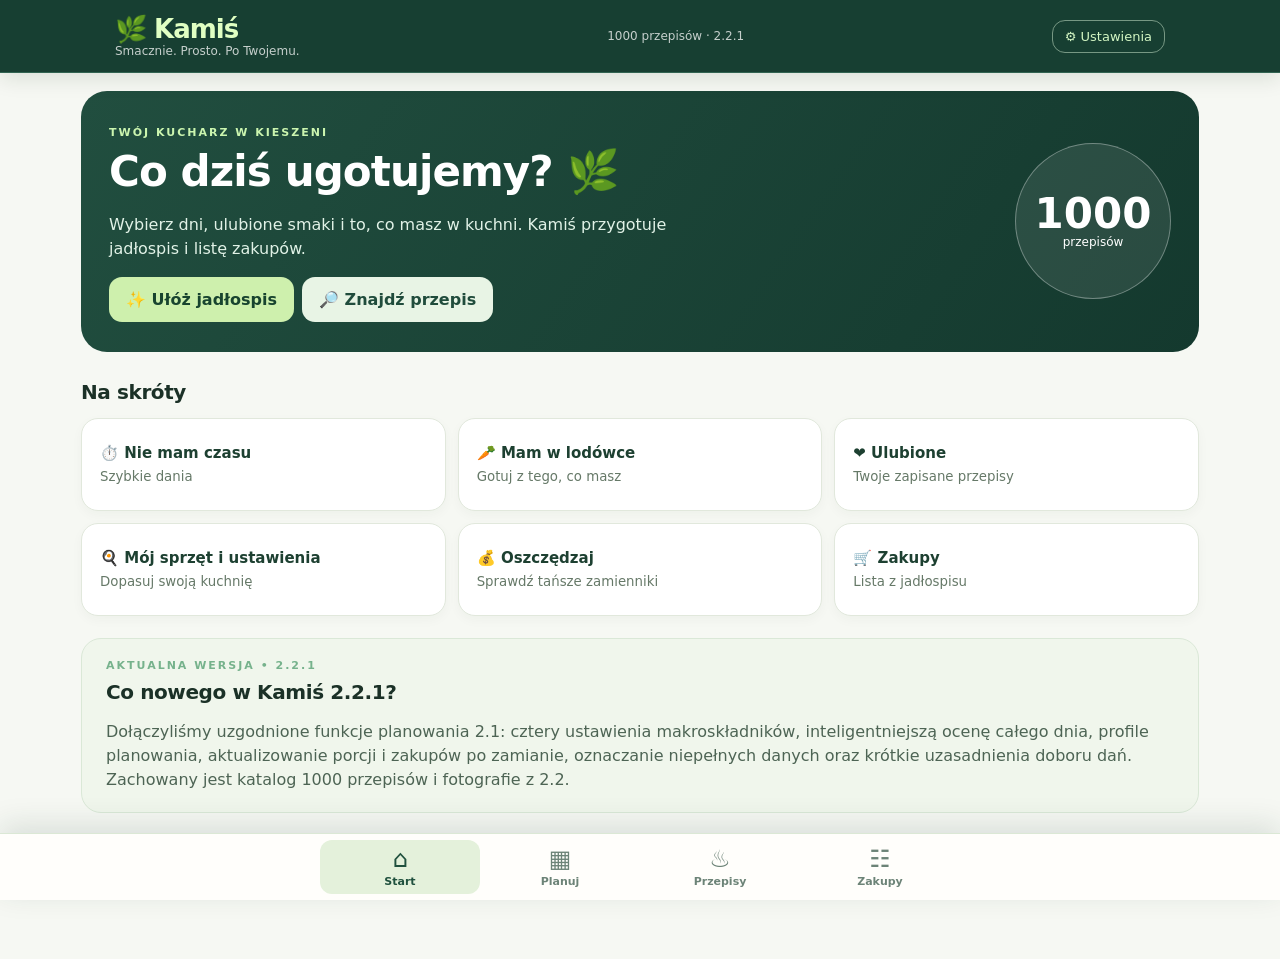
==== index.html @ fa2cee5f "Add files via upload" ====
<!doctype html><html lang="pl"><head><meta charset="utf-8"><meta name="viewport" content="width=device-width,initial-scale=1,viewport-fit=cover"><meta name="theme-color" content="#183c32"><meta name="application-name" content="Kamiś"><meta name="apple-mobile-web-app-title" content="Kamiś"><meta name="apple-mobile-web-app-capable" content="yes"><link rel="apple-touch-icon" href="./icon-192.png"><meta name="description" content="Kamiś — darmowy planer posiłków i zakupów"><link rel="manifest" href="./manifest.webmanifest"><link rel="icon" href="./icon.svg" type="image/svg+xml"><title>Kamiś 2.2.1 — planer posiłków</title><style>
:root{font-family:system-ui,-apple-system,Segoe UI,sans-serif;color:#20352b;background:#f5f7f1}*{box-sizing:border-box}body{margin:0}button,input,select{font:inherit}button{cursor:pointer}header{background:#183c32;color:white;padding:18px 18px 16px;position:sticky;top:0;z-index:3}.head{max-width:1050px;margin:auto;display:flex;align-items:center;justify-content:space-between}.brand{font-size:25px;font-weight:850;letter-spacing:-1px}.brand span{color:#bde59e}.sub{font-size:12px;opacity:.75}main{max-width:1050px;margin:0 auto;padding:20px 16px 85px}.tabs{display:flex;gap:8px;overflow:auto;padding-bottom:12px}.tab{border:0;background:#e6eee3;color:#345242;border-radius:12px;padding:11px 14px;white-space:nowrap;font-weight:650}.tab.active{background:#183c32;color:white}.panel{background:white;border:1px solid #e3e9df;border-radius:20px;padding:20px;margin:14px 0;box-shadow:0 6px 24px #20352b09}h1{font-size:28px;margin:5px 0}h2{font-size:20px;margin:0 0 14px}h3{font-size:16px;margin:8px 0}p{line-height:1.5}.muted{color:#68786d;font-size:13px}.pill{display:inline-block;border-radius:30px;background:#e8f3df;padding:6px 10px;font-size:12px;margin:3px}.grid{display:grid;grid-template-columns:repeat(auto-fit,minmax(220px,1fr));gap:14px}.card{border:1px solid #e2e8dd;border-radius:16px;overflow:hidden;background:white}.card .inside{padding:13px}.food{height:155px;width:100%;object-fit:cover;background:#e5eee0}.btn{background:#204c3c;color:white;border:0;border-radius:12px;padding:12px 16px;font-weight:700}.btn.alt{background:#e7eee4;color:#204c3c}.btn.danger{background:#fae6e3;color:#8e322b}.btn:disabled{opacity:.5}.actions{display:flex;gap:8px;flex-wrap:wrap;margin-top:14px}.field{display:block;margin:14px 0}.field label{display:block;font-weight:650;margin-bottom:6px}input[type=number],input[type=text],select{width:100%;padding:12px;border:1px solid #cbd8cb;border-radius:11px;background:white}.chips{display:flex;gap:8px;flex-wrap:wrap}.chip{border:1px solid #cbd8cb;background:white;padding:10px 13px;border-radius:12px}.chip.selected{background:#204c3c;color:white;border-color:#204c3c}.step{color:#6a806d;font-weight:700;font-size:13px}.row{display:flex;justify-content:space-between;gap:12px;align-items:center}.day{margin:18px 0}.meal{display:flex;align-items:center;gap:12px;padding:12px 0;border-top:1px solid #edf0e9}.meal img{width:76px;height:70px;object-fit:cover;border-radius:12px}.meal .desc{flex:1}.meal .desc b{display:block}.small{font-size:12px;color:#637367}.shopping{display:flex;align-items:center;gap:10px;border-bottom:1px solid #edf0e9;padding:12px 0}.shopping input{width:20px;height:20px}.shopping .item{flex:1}.notice{padding:12px;background:#f2f5e7;border-radius:12px;font-size:13px}.hidden{display:none!important}dialog{border:0;border-radius:20px;max-width:650px;width:calc(100% - 28px);max-height:85vh;overflow:auto;padding:20px;box-shadow:0 20px 90px #0005}dialog::backdrop{background:#14291b99}ol li{margin:9px 0;line-height:1.4}.price{font-weight:750;color:#276644}.footer{font-size:12px;color:#708173;text-align:center;margin-top:20px}@media(max-width:550px){.panel{padding:15px}.meal img{width:64px;height:64px}.brand{font-size:23px}}
#splash{position:fixed;inset:0;background:#183c32;color:#e6f8da;z-index:99;display:flex;flex-direction:column;justify-content:center;align-items:center;animation:splashOut .65s ease 1.7s forwards;pointer-events:none}#splash .leaf{font-size:72px;animation:pop .9s ease both}#splash .word{font-size:38px;font-weight:900;letter-spacing:1px;animation:pop 1s .2s ease both}@keyframes pop{from{opacity:0;transform:translateY(22px) scale(.85)}to{opacity:1;transform:translateY(0) scale(1)}}@keyframes splashOut{to{opacity:0;visibility:hidden}}@media(prefers-reduced-motion:reduce){#splash{animation:none;display:none}}
</style><link rel="stylesheet" href="./features-v6.css"><link rel="stylesheet" href="./features-v6_2.css"><link rel="stylesheet" href="./features-v6_3.css"><link rel="stylesheet" href="./features-v6_4.css"><link rel="stylesheet" href="./features-v2.css"><link rel="stylesheet" href="./features-v2_2.css"><link rel="stylesheet" href="./features-v2_2_1.css"></head><body><div id="splash" aria-hidden="true"><div class="leaf">🌿</div><div class="word">Kamiś</div><p>Smacznie. Po Twojemu.</p></div><header><div class="head"><div><div class="brand">🌿 <span>Kamiś</span></div><div class="sub">Smacznie. Prosto. Po Twojemu.</div></div><span id="count" class="sub"></span><button id="v20SettingsBtn" class="v20-settings-top" onclick="setPage('nutrition63')">⚙️ Ustawienia</button></div></header><main><button class="btn alt" id="backBtn" onclick="goBack()" style="margin:4px 0 10px">← Cofnij</button><nav class="tabs" id="tabs"></nav><div id="content"></div><div class="footer">Darmowy planer • Dane przechowywane lokalnie • Ceny i wartości odżywcze są szacunkowe</div></main><dialog id="recipeDialog"><div id="dialogBody"></div><div class="actions"><button class="btn alt" onclick="document.getElementById('recipeDialog').close()">Zamknij</button></div></dialog><script src="./app.js"></script><script src="./recipes-v6_1.js"></script><script src="./recipes-v6_4.js"></script><script src="./features-v6.js"></script><script src="./features-v6_2.js"></script><script src="./features-v6_3.js"></script><script src="./features-v6_4.js"></script><script src="./recipes-v2.js"></script><script src="./features-v2.js"></script><script src="./photos-v2_2.js"></script><script src="./features-v2_2.js"></script><script src="./features-v2_2_1.js"></script></body></html>
---- features-v6.css ----
/* Dodatkowe style Kamiś 6.0. Podstawowy wygląd z wersji 5.0 pozostaje zachowany. */
.v6-home .v6-feature{padding:14px;border:1px solid #e2e8dd;border-radius:14px;background:#fafcf9}
.v6-feature h3{margin:3px 0 7px}.v6-feature p{min-height:36px}
.v6-filter{display:flex;align-items:end;gap:14px;flex-wrap:wrap;margin:14px 0}
.v6-filter .field{flex:1 1 200px;margin:0}.v6-filter .field span,.v6-time{font-size:13px;font-weight:700;color:#3d5848;display:block}
.v6-time{min-width:175px;max-width:290px}.v6-time select{display:block;margin-top:6px;width:100%}
.v6-cardactions{margin-top:12px;border-top:1px solid #e9eee4;padding-top:10px;display:flex;gap:7px;flex-wrap:wrap;align-items:center}
.v6-mini{padding:8px 10px;font-size:12px}.v6-small{font-size:12px;color:#6a786d}
.v6-stars{display:flex;flex-wrap:wrap;gap:7px}.v6-star{padding:10px;border:1px solid #b9cbbd;border-radius:9px;background:#f4f7ed;color:#355e49;font-size:14px}.v6-star.selected{background:#1f563f;color:#fff}
.v6-recipeextras{border-top:1px solid #e2e8dd;padding-top:16px;margin-top:17px}
.v6-prepitem{border:1px solid #dde8dc;border-radius:14px;background:#fbfdf9;padding:15px;margin:13px 0}
.v6-warning{color:#985a15;font-size:12px}.v6-success{color:#297354;font-size:12px}
.v6-extraactions{border-top:1px solid #e1e8dc;padding-top:13px}
.v6-cook .v6-instruction{font-size:clamp(20px,4vw,26px);line-height:1.65;background:#f0f6e8;padding:22px;border-radius:16px;min-height:140px}
.v6-progress{height:8px;border-radius:8px;background:#e8efe4;overflow:hidden;margin:16px 0}.v6-progress div{height:100%;background:#45805c;transition:width .2s}
.v6-clock{margin:24px 0;border:1px solid #cbded1;border-radius:18px;padding:20px}.v6-clocktime{font-size:clamp(42px,10vw,68px);font-variant-numeric:tabular-nums;text-align:center;font-weight:800;letter-spacing:2px;color:#1a5138;margin:12px 0}.v6-clocktime.v6-done{color:#a35420}
@media(max-width:480px){.v6-filter{display:block}.v6-time{margin:12px 0 0;max-width:none}.v6-recipeextras .btn{width:100%}.v6-cook .actions>.btn{flex:1}}
---- features-v6_2.css ----
/* Kamiś 6.2 – additive styling */
.v62-recipe{border:1px solid #cfe0ce;border-radius:16px;padding:15px;margin:16px 0;background:#f7faf5}.v62-recipe h3{margin:14px 0 8px}.v62-servings{font-size:13px;white-space:nowrap}.v62-servings select{min-width:78px;padding:8px;border:1px solid #cbd8cb;border-radius:8px;margin-left:8px}.v62-ing-list{list-style:none;padding:0;margin:8px 0}.v62-ing-list li{border-bottom:1px solid #dce7d9;padding:10px 0;display:flex;flex-direction:column;gap:5px}.v62-ing-list li:last-child{border:0}.v62-ing-list select{padding:6px;border:1px solid #cbd8cb;border-radius:7px;width:100%;max-width:320px}.v62-ing-list small{color:#607c5f}.v62-macros{display:grid;grid-template-columns:repeat(auto-fit,minmax(120px,1fr));gap:8px;margin:12px 0}.v62-macros>div{border:1px solid #dce7d9;border-radius:12px;padding:12px;background:#f4f8f2}.v62-macros b{font-size:17px;display:block;line-height:1.5}.v62-macros small{font-size:11px;color:#5b7465}.v62-notice{padding:11px;background:#eaf2e5;border-radius:10px;font-size:12px;color:#455f49}.v62-cardmeta{font-size:11px;color:#55705d;line-height:1.5;margin-bottom:9px}.v62-shopitem{border-bottom:1px solid #e5eade}.v62-shopmeta{display:flex;align-items:center;justify-content:space-between;gap:10px;padding:3px 0 12px 30px;color:#617161;font-size:12px}.v62-shopmeta label{display:flex;align-items:center;gap:8px}.v62-shopmeta input{width:88px;padding:8px;border:1px solid #cbd8cb;border-radius:7px}.v62-budgetitem{padding:14px;border:1px solid #e0e8dc;border-radius:12px;margin:12px 0}.v62-offline{margin-top:14px;padding:10px;border-radius:12px;background:#e7f2e4;color:#405c42;font-size:12px}.v62-recipe img{max-width:100%}
@media(max-width:500px){.v62-shopmeta{align-items:flex-start;flex-direction:column}.v62-macros{grid-template-columns:repeat(2,minmax(0,1fr))}.v62-recipe{padding:10px}.v62-recipe .row{flex-wrap:wrap}}
.v62-photo-upload{display:block;padding:12px;background:#e3ede0;border-radius:12px;color:#294d39;font-weight:650;margin-top:14px}.v62-photo-upload input{display:block;margin-top:8px;max-width:100%;font-size:12px}
---- features-v6_3.css ----
/* Kamiś 6.3: dodatkowy, opcjonalny moduł; bez zmiany styli wcześniejszych sekcji. */
.v63-settings,.v63-review,.v63-planinfo,.v63-recipeinfo{background:#f6faf4;border:1px solid #d7e8d4;border-radius:14px;padding:15px;margin:18px 0}
.v63-topline{display:flex;justify-content:space-between;gap:12px;align-items:center}.v63-topline h3{margin:0}.v63-segments,.v63-equipment{display:flex;flex-wrap:wrap;gap:8px;margin:12px 0}.v63-fieldgrid{display:grid;grid-template-columns:repeat(2,minmax(0,1fr));gap:10px;margin:12px 0}.v63-control{display:flex;flex-direction:column;gap:5px;font-size:13px;font-weight:650}.v63-control input{width:100%;min-width:0;padding:11px;border:1px solid #bacfbd;border-radius:9px;background:white;font-size:16px}.v63-check{display:flex;align-items:center;gap:10px;margin:12px 0}.v63-check input{width:19px;height:19px}.v63-hint{border-left:3px solid #81ac82;padding:10px 12px;background:#eaf4e6;font-size:13px;color:#456047}.v63-filter{border-radius:11px;padding:12px;background:#eaf4e6;margin:12px 0}.v63-filter label{display:flex;gap:10px;align-items:center;flex-wrap:wrap}.v63-filter select{flex:1;min-width:170px;max-width:280px;padding:10px;border:1px solid #b9d0ba;border-radius:9px;background:white}.v63-tags{display:flex;flex-wrap:wrap;gap:4px;margin-bottom:8px}.v63-tag{font-size:10px;border-radius:20px;background:#e5f0e1;color:#395d3b;padding:4px 8px}.v63-planinfo{background:#fff}.v63-day-total{border-top:1px solid #d8e6d6;padding:12px 0}.v63-day-total strong{display:block;margin-bottom:9px}.v63-stats{display:grid;grid-template-columns:repeat(4,minmax(0,1fr));gap:7px}.v63-stats>div{background:#eff6eb;border-radius:10px;padding:9px 6px;min-width:0}.v63-stats b{display:block;overflow-wrap:anywhere;font-size:14px}.v63-stats small{color:#5e7862;font-size:11px}.v63-serving-note{border:1px dashed #a6c2a4;border-radius:12px;padding:12px}.v63-serving-note li{padding:3px 0}.v63-goals{margin:16px 0;padding:12px;background:#f8fbf7;border:1px solid #cde2c7;border-radius:12px}
@media(max-width:500px){.v63-fieldgrid{grid-template-columns:repeat(2,minmax(0,1fr))}.v63-stats{grid-template-columns:repeat(2,minmax(0,1fr))}.v63-settings,.v63-planinfo{padding:11px}}
---- features-v6_4.css ----
/* Kamiś 6.4 — tylko nowe elementy interfejsu */
.v64-days,.v64-review{margin:16px 0;padding:14px;border-radius:15px;background:#f1f8ee;border:1px solid #d6e9d1}
.v64-day{padding:13px 0;border-top:1px solid #d9e7d4}.v64-dayhead{display:flex;align-items:center;justify-content:space-between;gap:10px;margin-bottom:9px}
.v64-dayhead .pill{white-space:nowrap}.v64-mealchips{display:flex;flex-wrap:wrap;gap:6px}.v64-mealchips .chip{font-size:13px;padding:9px 11px}
.v64-goals{margin:12px 0}.v64-review>div{padding:5px 0;font-size:13px;line-height:1.5}
.v64-macroselect{width:100%;min-width:0;padding:11px;border:1px solid #bacfbd;border-radius:9px;background:white;font-size:15px}
.v64-updates ul{padding-left:20px}.v64-updates li{margin:7px 0;line-height:1.45}.v64-load{padding:13px;margin:12px 0;background:#f4f8f0;border-radius:12px}.v64-load label{font-weight:650}.v64-load select{margin-top:7px}
@media(max-width:500px){.v64-days{padding:10px}.v64-dayhead{align-items:flex-start}.v64-mealchips .chip{font-size:12px;padding:9px}}
---- features-v2.css ----
/* Kamiś 2.0 — nowy, responsywny wygląd bez usuwania starej logiki */
:root{--k-bg:#F6F8F3;--k-green:#173F32;--k-accent:#BDE59E;--k-stroke:#E1E8DC;--k-muted:#667A6C}body{background:var(--k-bg);color:#1B3127;font-family:Inter,system-ui,-apple-system,'Segoe UI',sans-serif}header{background:var(--k-green);padding:14px 17px;border-bottom:1px solid #326452;box-shadow:0 6px 20px #0b25151c}.head{gap:12px}.brand{font-size:26px}.brand span{color:#E0FFC3}.sub{font-size:12px}main{padding:18px 16px 106px;max-width:1150px}.panel{border-radius:22px;box-shadow:0 7px 25px #20352b08;border:1px solid var(--k-stroke);padding:22px}.btn,.chip,.tab{transition:transform .12s ease,box-shadow .12s ease}.btn{border-radius:13px;padding:13px 17px;min-height:44px}.btn:active,.chip:active{transform:scale(.98)}.btn:focus-visible,button:focus-visible,input:focus-visible,select:focus-visible{outline:3px solid #9ECD73;outline-offset:2px}h1{letter-spacing:-.9px;line-height:1.16}h2{letter-spacing:-.4px}#tabs{position:fixed;bottom:0;left:0;right:0;z-index:40;border-top:1px solid #DBE8D5;background:#FFFEFB;box-shadow:0 -8px 30px #183b3220;display:flex;justify-content:center;gap:0;overflow:visible;padding:6px max(6px,env(safe-area-inset-right)) calc(6px + env(safe-area-inset-bottom)) max(6px,env(safe-area-inset-left));margin:0}.v20-navbtn{border:0;background:none;color:#6c8377;padding:6px 11px;min-width:76px;max-width:160px;flex:1;display:flex;gap:1px;flex-direction:column;align-items:center;border-radius:12px;font-size:11px}.v20-navbtn span{font-size:24px;line-height:1.15}.v20-navbtn b{font-weight:750}.v20-navbtn.active{background:#E4F1DB;color:#20513E}.v20-hero{display:flex;align-items:center;justify-content:space-between;gap:24px;padding:30px 28px;background:linear-gradient(125deg,#214E3F,#14392E);color:white;border-radius:26px}.v20-hero h1{font-size:clamp(30px,4vw,42px);max-width:580px;margin:8px 0}.v20-hero p{color:#E1F2E7;max-width:600px}.v20-kicker{font-size:11px;font-weight:850;letter-spacing:2px;color:#76B28C}.v20-hero .v20-kicker{color:#CBF5AF}.v20-main-cta{background:#CEF0AD;color:#18442F}.v20-hero .btn.alt{background:#E8F4E5}.v20-hero-badge{width:156px;height:156px;border-radius:50%;background:#FFFFFF17;border:1px solid #ffffff55;display:flex;flex-direction:column;align-items:center;justify-content:center;flex-shrink:0}.v20-hero-badge b{font-size:42px;line-height:1}.v20-hero-badge small{font-size:12px}.v20-current{display:flex;justify-content:space-between;align-items:center;background:#EDF5E7;border:1px solid #D4E7C8;padding:14px 22px;border-radius:18px;margin-top:14px;gap:10px}.v20-current h3{margin:4px 0}.v20-current span{font-size:12px;color:#506C59}.v20-shortcuts{margin-top:28px}.v20-shortcut-grid{display:grid;grid-template-columns:repeat(3,minmax(0,1fr));gap:12px}.v20-shortcut-grid button{border:1px solid var(--k-stroke);background:white;border-radius:17px;text-align:left;min-height:93px;padding:18px;box-shadow:0 4px 12px #162f2109;color:#1d4031}.v20-shortcut-grid b{display:block;font-size:15px}.v20-shortcut-grid small{display:block;color:#667968;margin-top:7px}.v20-release{margin-top:22px;padding:20px 24px;border:1px solid #DAE8D7;background:#F0F6EC;border-radius:20px}.v20-release h2{margin:8px 0}.v20-release p{color:#4D6454;margin-bottom:0}.v20-recent{display:grid;grid-template-columns:repeat(4,minmax(0,1fr));gap:12px}.v20-recent button{padding:0 0 12px;text-align:left;background:white;border:1px solid var(--k-stroke);border-radius:14px;overflow:hidden;color:#193E2E;font-weight:700}.v20-recent img{width:100%;aspect-ratio:3/2;object-fit:cover}.v20-recent span{padding:10px;display:block}.v20-titleline{display:flex;justify-content:space-between;align-items:center;gap:12px}.v20-total{font-size:17px;color:#608367;background:#E9F5E4;border-radius:99px;padding:6px 11px;white-space:nowrap}.v20-search input{border:2px solid #CFDDCD;background:#FCFDFB;padding:15px 17px;font-size:17px;border-radius:15px}.v20-refine{display:flex;justify-content:space-between;align-items:center;flex-wrap:wrap;gap:12px;background:#F5F8F1;padding:12px;border-radius:14px;margin:14px 0}.v20-refine label{display:flex;gap:10px;align-items:center}.v20-refine select{width:auto;min-width:120px}.v20-refine span{font-size:12px;color:#526D59}.v20-chips{display:flex;overflow:auto;flex-wrap:nowrap;gap:7px;padding:12px 0 4px;scrollbar-width:thin}.v20-chips .chip{white-space:nowrap;min-height:43px}.v20-recipes-grid{display:grid;grid-template-columns:repeat(3,minmax(0,1fr));gap:16px}.v20-recipe-card{border:1px solid #DDE8DB;border-radius:19px;overflow:hidden;background:white;box-shadow:0 8px 22px #183c320a}.v20-image-button{width:100%;border:0;padding:0;background:#E8F0E3;display:block;cursor:pointer}.v20-image-button img{width:100%;height:175px;object-fit:cover;display:block}.v20-cardbody{padding:16px}.v20-tags{display:flex;flex-wrap:wrap;gap:5px}.v20-tags span{border-radius:30px;background:#F1F6EC;padding:5px 8px;color:#466B4F;font-size:11px}.v20-cardbody h3{font-size:16px;line-height:1.35;min-height:41px;margin:12px 0 8px}.v20-cardbody p{font-size:12px;min-height:30px;color:#6A7B6E}.v20-cardactions{display:flex;justify-content:space-between;gap:7px}.v20-cardactions .btn{padding:10px 14px}.v20-cardactions .btn.alt{font-size:22px;min-width:44px}.v20-equipment{background:#F1F7EC;border:1px solid #DAE8D2;border-radius:20px;padding:17px;margin:15px 0}.v20-equipment h3{margin:0}.v20-equipment-grid{display:grid;grid-template-columns:repeat(2,minmax(0,1fr));gap:8px;margin-top:15px}.v20-equipment-chip{border:1px solid #D1DEC9;border-radius:12px;background:white;text-align:left;padding:12px 14px;color:#294537;min-height:46px}.v20-equipment-chip.on{background:#204F3C;color:#fff;border-color:#204F3C}.v20-toggle{display:flex;align-items:center;gap:9px;padding:14px 0;font-weight:700}.v20-toggle input{width:20px;height:20px;flex-shrink:0}.v20-note{font-size:11px;color:#688270}.v20-example{background:#E6F2E0;padding:11px 13px;border-radius:12px;font-size:12px;color:#47664A}.v20-recipeequipment{background:#EAF3E7;padding:15px;border-radius:15px;margin-bottom:15px}.v20-add{display:flex;flex-wrap:wrap;align-items:end;gap:9px;margin-top:14px}.v20-add label{flex:1;min-width:170px}.v20-add select{margin-top:5px}.v20-movegrid{display:grid;grid-template-columns:2fr 1fr;gap:12px;margin:13px 0}.v20-movegrid label{display:block;font-weight:650}.v20-movegrid select{margin-top:6px}.v20-settings-top{background:none;border:1px solid #779884;color:#D3F6C3;padding:8px 12px;border-radius:13px;font-size:13px;white-space:nowrap}.v20-release ul{margin:0}@media(min-width:1000px){main{padding-bottom:112px}}@media(max-width:720px){.v20-shortcut-grid{grid-template-columns:repeat(2,minmax(0,1fr))}.v20-recipes-grid{grid-template-columns:repeat(2,minmax(0,1fr))}.v20-hero-badge{width:118px;height:118px}.v20-hero-badge b{font-size:32px}.v20-recent{grid-template-columns:repeat(2,minmax(0,1fr))}.v20-movegrid{grid-template-columns:1fr}}@media(max-width:490px){header{padding:10px 12px}main{padding:13px 12px 110px}.panel{padding:16px}.v20-hero{padding:24px 20px;display:block}.v20-hero h1{font-size:30px}.v20-hero-badge{display:none}.v20-shortcut-grid{gap:8px}.v20-shortcut-grid button{padding:12px;min-height:83px}.v20-shortcut-grid b{font-size:13px}.v20-recipe-card .v20-image-button img{height:133px}.v20-recipes-grid{gap:8px}.v20-cardbody{padding:10px}.v20-cardbody h3{font-size:13px;min-height:56px}.v20-cardbody p{display:none}.v20-cardactions .btn{padding:9px 10px;font-size:12px}.v20-cardactions .btn.alt{font-size:16px;min-width:34px}.v20-tags span{font-size:10px}.v20-equipment-grid{gap:7px}.v20-equipment-chip{padding:11px 10px;font-size:12px}.v20-navbtn{min-width:60px}.v20-titleline .btn.alt{padding:9px 10px;font-size:12px}}@media(prefers-reduced-motion:reduce){*,*::before,*::after{scroll-behavior:auto!important;transition:none!important}}
@media(max-width:490px){.meal{gap:7px;align-items:flex-start}.meal img{height:56px;width:55px;flex:0 0 55px}.meal .desc{min-width:0;flex:1 1 auto;font-size:13px}.meal .desc b{line-height:1.25;overflow-wrap:break-word;font-size:13px}.meal .small{font-size:11px}.meal>div:last-child{display:flex;flex-direction:column;gap:5px}.meal .btn{padding:8px 9px;min-height:38px;font-size:11px}}
---- features-v2_2_1.css ----
/* Kamiś 2.2.1 — dodatkowe, opcjonalne elementy planowania */
.k221-macro{display:block;padding:12px;border:1px solid #d9e5dc;border-radius:12px;background:#f8fbf7;margin:8px 0}
.k221-label{font-weight:700;margin-bottom:9px;color:#173d32}
.k221-choices{display:grid;grid-template-columns:repeat(2,minmax(0,1fr));gap:8px}
.k221-choices .chip{padding:10px 6px;text-align:center;white-space:normal;font-size:.85rem;min-height:43px}
.k221-own{display:block;margin-top:12px;font-size:.9rem}
.k221-own input{display:block;width:100%;margin-top:6px;padding:10px;border:1px solid #bdd0c1;border-radius:9px}
.k221-note{grid-column:1/-1;padding:9px 0;margin:4px 0}
.k221-profiles{margin-top:14px}
.k221-newprofile{display:grid;grid-template-columns:minmax(0,1fr) auto;gap:8px;margin:10px 0}
.k221-newprofile input{min-width:0;padding:10px;border-radius:10px;border:1px solid #c7d6c9}
.k221-profilelist{display:grid;gap:8px}
.k221-profilelist>div{display:flex;align-items:center;gap:7px;flex-wrap:wrap;padding:9px;border:1px solid #dce9df;border-radius:10px}
.k221-profilelist span{flex:1;min-width:120px;font-weight:600}
.k221-profilelist .btn{padding:8px 11px}
.k221-why{display:block;margin-top:7px;color:#406f56;font-size:.78rem;line-height:1.5}
.k221-recipeinfo{padding:13px;margin:14px 0;border:1px solid #bcd4c1;border-radius:11px;background:#f5faf6;font-size:.88rem}
.k221-uncertain{color:#8c6320;border:1px solid #ead8aa;border-radius:20px;padding:4px 7px;font-size:.73rem}
.k221-pref-summary{margin-top:10px;padding:7px;border-radius:8px;background:#e5eee7;font-size:.9rem}
@media(max-width:380px){.k221-newprofile{grid-template-columns:1fr}.k221-choices{grid-template-columns:1fr 1fr}}
@media(prefers-color-scheme:dark){.k221-macro,.k221-recipeinfo{background:#20382f;border-color:#3e6250;color:#e9f7ec}.k221-label{color:#ccefd8}.k221-own input,.k221-newprofile input{color:#fff;background:#22362d;border-color:#496e55}.k221-pref-summary{background:#274836}}
/* Pełna szerokość dla czterech wyborów — bez ucinania na telefonach */
.v63-fieldgrid .k221-macro{grid-column:1 / -1;min-width:0}
.v63-fieldgrid .k221-choices{grid-template-columns:repeat(2,minmax(0,1fr))}
.v63-fieldgrid .k221-choices .chip{width:100%;min-width:0;overflow-wrap:anywhere}
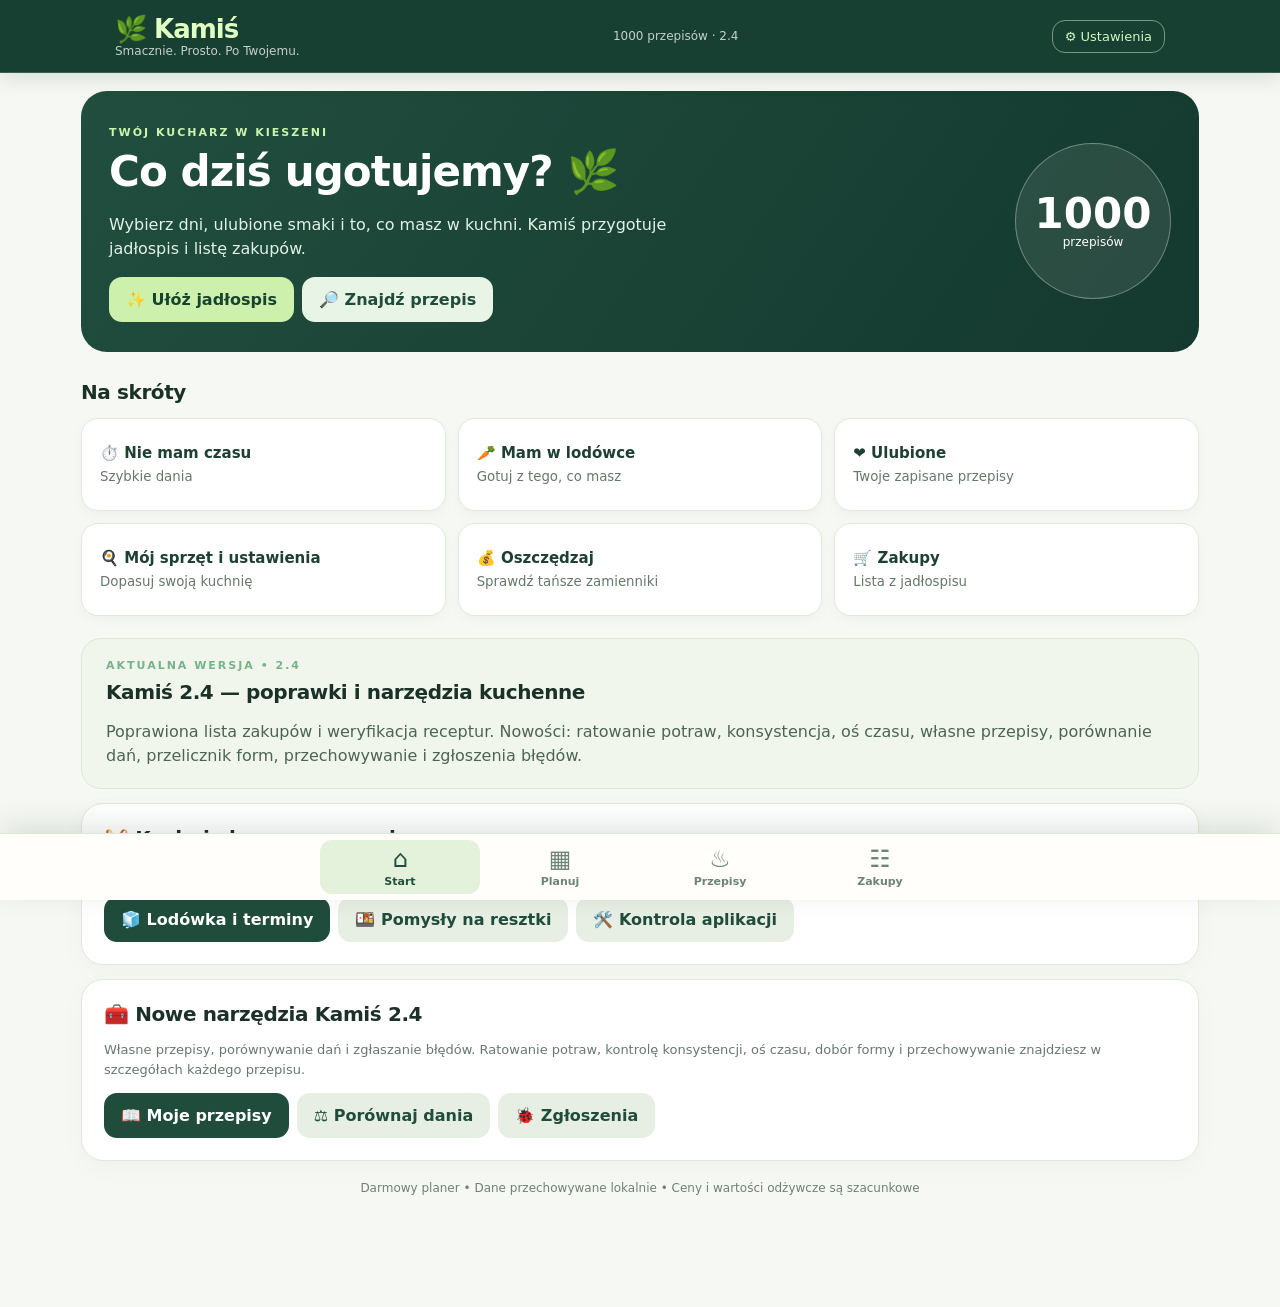
==== commit d3e8646c: "Add files via upload" ====
--- a/index.html
+++ b/index.html
@@ -1,4 +1,4 @@
-<!doctype html><html lang="pl"><head><meta charset="utf-8"><meta name="viewport" content="width=device-width,initial-scale=1,viewport-fit=cover"><meta name="theme-color" content="#183c32"><meta name="application-name" content="Kamiś"><meta name="apple-mobile-web-app-title" content="Kamiś"><meta name="apple-mobile-web-app-capable" content="yes"><link rel="apple-touch-icon" href="./icon-192.png"><meta name="description" content="Kamiś — darmowy planer posiłków i zakupów"><link rel="manifest" href="./manifest.webmanifest"><link rel="icon" href="./icon.svg" type="image/svg+xml"><title>Kamiś 2.2.1 — planer posiłków</title><style>
+<!doctype html><html lang="pl"><head><meta charset="utf-8"><meta name="viewport" content="width=device-width,initial-scale=1,viewport-fit=cover"><meta name="theme-color" content="#183c32"><meta name="application-name" content="Kamiś"><meta name="apple-mobile-web-app-title" content="Kamiś"><meta name="apple-mobile-web-app-capable" content="yes"><link rel="apple-touch-icon" href="./icon-192.png"><meta name="description" content="Kamiś — darmowy planer posiłków i zakupów"><link rel="manifest" href="./manifest.webmanifest"><link rel="icon" href="./icon.svg" type="image/svg+xml"><title>Kamiś 2.4 — planer posiłków</title><style>
 :root{font-family:system-ui,-apple-system,Segoe UI,sans-serif;color:#20352b;background:#f5f7f1}*{box-sizing:border-box}body{margin:0}button,input,select{font:inherit}button{cursor:pointer}header{background:#183c32;color:white;padding:18px 18px 16px;position:sticky;top:0;z-index:3}.head{max-width:1050px;margin:auto;display:flex;align-items:center;justify-content:space-between}.brand{font-size:25px;font-weight:850;letter-spacing:-1px}.brand span{color:#bde59e}.sub{font-size:12px;opacity:.75}main{max-width:1050px;margin:0 auto;padding:20px 16px 85px}.tabs{display:flex;gap:8px;overflow:auto;padding-bottom:12px}.tab{border:0;background:#e6eee3;color:#345242;border-radius:12px;padding:11px 14px;white-space:nowrap;font-weight:650}.tab.active{background:#183c32;color:white}.panel{background:white;border:1px solid #e3e9df;border-radius:20px;padding:20px;margin:14px 0;box-shadow:0 6px 24px #20352b09}h1{font-size:28px;margin:5px 0}h2{font-size:20px;margin:0 0 14px}h3{font-size:16px;margin:8px 0}p{line-height:1.5}.muted{color:#68786d;font-size:13px}.pill{display:inline-block;border-radius:30px;background:#e8f3df;padding:6px 10px;font-size:12px;margin:3px}.grid{display:grid;grid-template-columns:repeat(auto-fit,minmax(220px,1fr));gap:14px}.card{border:1px solid #e2e8dd;border-radius:16px;overflow:hidden;background:white}.card .inside{padding:13px}.food{height:155px;width:100%;object-fit:cover;background:#e5eee0}.btn{background:#204c3c;color:white;border:0;border-radius:12px;padding:12px 16px;font-weight:700}.btn.alt{background:#e7eee4;color:#204c3c}.btn.danger{background:#fae6e3;color:#8e322b}.btn:disabled{opacity:.5}.actions{display:flex;gap:8px;flex-wrap:wrap;margin-top:14px}.field{display:block;margin:14px 0}.field label{display:block;font-weight:650;margin-bottom:6px}input[type=number],input[type=text],select{width:100%;padding:12px;border:1px solid #cbd8cb;border-radius:11px;background:white}.chips{display:flex;gap:8px;flex-wrap:wrap}.chip{border:1px solid #cbd8cb;background:white;padding:10px 13px;border-radius:12px}.chip.selected{background:#204c3c;color:white;border-color:#204c3c}.step{color:#6a806d;font-weight:700;font-size:13px}.row{display:flex;justify-content:space-between;gap:12px;align-items:center}.day{margin:18px 0}.meal{display:flex;align-items:center;gap:12px;padding:12px 0;border-top:1px solid #edf0e9}.meal img{width:76px;height:70px;object-fit:cover;border-radius:12px}.meal .desc{flex:1}.meal .desc b{display:block}.small{font-size:12px;color:#637367}.shopping{display:flex;align-items:center;gap:10px;border-bottom:1px solid #edf0e9;padding:12px 0}.shopping input{width:20px;height:20px}.shopping .item{flex:1}.notice{padding:12px;background:#f2f5e7;border-radius:12px;font-size:13px}.hidden{display:none!important}dialog{border:0;border-radius:20px;max-width:650px;width:calc(100% - 28px);max-height:85vh;overflow:auto;padding:20px;box-shadow:0 20px 90px #0005}dialog::backdrop{background:#14291b99}ol li{margin:9px 0;line-height:1.4}.price{font-weight:750;color:#276644}.footer{font-size:12px;color:#708173;text-align:center;margin-top:20px}@media(max-width:550px){.panel{padding:15px}.meal img{width:64px;height:64px}.brand{font-size:23px}}
 #splash{position:fixed;inset:0;background:#183c32;color:#e6f8da;z-index:99;display:flex;flex-direction:column;justify-content:center;align-items:center;animation:splashOut .65s ease 1.7s forwards;pointer-events:none}#splash .leaf{font-size:72px;animation:pop .9s ease both}#splash .word{font-size:38px;font-weight:900;letter-spacing:1px;animation:pop 1s .2s ease both}@keyframes pop{from{opacity:0;transform:translateY(22px) scale(.85)}to{opacity:1;transform:translateY(0) scale(1)}}@keyframes splashOut{to{opacity:0;visibility:hidden}}@media(prefers-reduced-motion:reduce){#splash{animation:none;display:none}}
-</style><link rel="stylesheet" href="./features-v6.css"><link rel="stylesheet" href="./features-v6_2.css"><link rel="stylesheet" href="./features-v6_3.css"><link rel="stylesheet" href="./features-v6_4.css"><link rel="stylesheet" href="./features-v2.css"><link rel="stylesheet" href="./features-v2_2.css"><link rel="stylesheet" href="./features-v2_2_1.css"></head><body><div id="splash" aria-hidden="true"><div class="leaf">🌿</div><div class="word">Kamiś</div><p>Smacznie. Po Twojemu.</p></div><header><div class="head"><div><div class="brand">🌿 <span>Kamiś</span></div><div class="sub">Smacznie. Prosto. Po Twojemu.</div></div><span id="count" class="sub"></span><button id="v20SettingsBtn" class="v20-settings-top" onclick="setPage('nutrition63')">⚙️ Ustawienia</button></div></header><main><button class="btn alt" id="backBtn" onclick="goBack()" style="margin:4px 0 10px">← Cofnij</button><nav class="tabs" id="tabs"></nav><div id="content"></div><div class="footer">Darmowy planer • Dane przechowywane lokalnie • Ceny i wartości odżywcze są szacunkowe</div></main><dialog id="recipeDialog"><div id="dialogBody"></div><div class="actions"><button class="btn alt" onclick="document.getElementById('recipeDialog').close()">Zamknij</button></div></dialog><script src="./app.js"></script><script src="./recipes-v6_1.js"></script><script src="./recipes-v6_4.js"></script><script src="./features-v6.js"></script><script src="./features-v6_2.js"></script><script src="./features-v6_3.js"></script><script src="./features-v6_4.js"></script><script src="./recipes-v2.js"></script><script src="./features-v2.js"></script><script src="./photos-v2_2.js"></script><script src="./features-v2_2.js"></script><script src="./features-v2_2_1.js"></script></body></html>
+</style><link rel="stylesheet" href="./features-v6.css"><link rel="stylesheet" href="./features-v6_2.css"><link rel="stylesheet" href="./features-v6_3.css"><link rel="stylesheet" href="./features-v6_4.css"><link rel="stylesheet" href="./features-v2.css"><link rel="stylesheet" href="./features-v2_2.css"><link rel="stylesheet" href="./features-v2_2_1.css"><link rel="stylesheet" href="./features-v2_3.css"><link rel="stylesheet" href="./features-v2_4_extra.css"></head><body><div id="splash" aria-hidden="true"><div class="leaf">🌿</div><div class="word">Kamiś</div><p>Smacznie. Po Twojemu.</p></div><header><div class="head"><div><div class="brand">🌿 <span>Kamiś</span></div><div class="sub">Smacznie. Prosto. Po Twojemu.</div></div><span id="count" class="sub"></span><button id="v20SettingsBtn" class="v20-settings-top" onclick="setPage('nutrition63')">⚙️ Ustawienia</button></div></header><main><button class="btn alt" id="backBtn" onclick="goBack()" style="margin:4px 0 10px">← Cofnij</button><nav class="tabs" id="tabs"></nav><div id="content"></div><div class="footer">Darmowy planer • Dane przechowywane lokalnie • Ceny i wartości odżywcze są szacunkowe</div></main><dialog id="recipeDialog"><div id="dialogBody"></div><div class="actions"><button class="btn alt" onclick="document.getElementById('recipeDialog').close()">Zamknij</button></div></dialog><script src="./app.js"></script><script src="./recipes-v6_1.js"></script><script src="./recipes-v6_4.js"></script><script src="./features-v6.js"></script><script src="./features-v6_2.js"></script><script src="./features-v6_3.js"></script><script src="./features-v6_4.js"></script><script src="./recipes-v2.js"></script><script src="./features-v2.js"></script><script src="./photos-v2_2.js"></script><script src="./features-v2_2.js"></script><script src="./features-v2_2_1.js"></script><script src="./illustrations-v2_3.js"></script><script src="./features-v2_3.js"></script><script src="./recipe-fixes-v2_4.js"></script><script src="./features-v2_4_extra.js"></script></body></html>
--- a/features-v2_2.css
+++ b/features-v2_2.css
@@ -0,0 +1,2 @@
+/* Kamiś 2.2: new catalog layout and clear image-type labels */
+.k22-library .k22-modes{display:flex;flex-wrap:wrap;gap:8px;margin:12px 0 16px}.k22-search-label{font-weight:700;display:block;margin:10px 0 6px}.k22-library input[type="search"]{width:100%;padding:13px;border:1px solid #bccfc2;border-radius:12px;font:inherit;background:#fff}.k22-library .v20-chips{margin-top:12px;display:flex;gap:7px;flex-wrap:wrap}.k22-controls{display:flex;align-items:center;justify-content:space-between;gap:10px;flex-wrap:wrap;margin:16px 0}.k22-controls select{width:auto;min-width:140px;margin-left:5px}.k22-resultcount{font-weight:800;background:#e7f0e2;color:#214f3a;padding:12px 14px;border-radius:12px;margin:14px 0;scroll-margin-top:110px}.k22-pager{display:flex;align-items:center;justify-content:center;flex-wrap:wrap;gap:8px;margin:20px 0 10px}.k22-pager label{font-weight:600}.k22-pager select{width:auto;min-width:92px}.k22-recipe-card .v20-image-button{position:relative}.k22-photo-tag,.k22-illustration-tag{position:absolute;left:8px;bottom:8px;font-size:10px;color:#123225;padding:4px 7px;border-radius:14px;background:#effff1e8;box-shadow:0 1px 8px #0002}.k22-illustration-tag{background:#f1f0eae8}.k22-photo-caption{font-size:12px;color:#647767;margin:6px 0 10px}.k22-grand-total{font-size:15px;color:#37684e}@media(max-width:480px){.k22-library .v20-titleline{align-items:flex-start}.k22-pager .btn{padding:9px 12px;font-size:12px}}
--- a/features-v2_3.css
+++ b/features-v2_3.css
@@ -0,0 +1,2 @@
+/* Kamiś 2.3: addytywne style wyłącznie nowych widoków */
+.k23-entry{display:grid;grid-template-columns:2fr 1fr 1.5fr;gap:12px;align-items:end}.k23-entry label{font-size:13px;font-weight:650}.k23-entry label input{margin-top:6px}.k23-entry button{grid-column:1/-1}.k23-pantrylist{margin-top:16px}.k23-warning{font-size:12px;color:#973f33;background:#ffeae8;padding:7px;border-radius:8px}.k23-shoppinggroups{margin:16px 0}.k23-shopgroup{border:1px solid #dfebdf;padding:9px 14px;border-radius:12px;margin:10px 0}.k23-shopgroup summary{cursor:pointer;font-weight:750;padding:8px 0}.k23-suggestion{display:flex;gap:14px;padding:14px 0;border-bottom:1px solid #e2e9e0;align-items:center}.k23-suggestion img{width:96px;height:85px;object-fit:cover;border-radius:12px}.k23-cookphoto{width:100%;max-height:240px;object-fit:cover;border-radius:16px}.k23-cook progress{width:100%;height:11px;accent-color:#3d8661}.k23-cookstep{padding:20px;border:1px solid #cdddcb;border-radius:17px;background:#f3f8f0;margin:14px 0}.k23-cookstep p{font-size:17px;line-height:1.7}.k23-cookstep label{display:flex;align-items:center;gap:8px;font-weight:700}.k23-cookstep input{width:20px;height:20px}.k23-timer{border:1px dashed #a9c8ae;border-radius:16px;padding:15px}.k23-timerclock{font-variant-numeric:tabular-nums;font-size:33px;font-weight:850;margin:10px 0;color:#1d593e}.k23-cooknav{justify-content:space-between}.k23-cooknav button{min-width:145px}.k23-shoppinggroups .shopping{padding:10px 0}@media(max-width:600px){.k23-entry{grid-template-columns:1fr 1fr}.k23-entry label:first-child{grid-column:1/-1}.k23-entry label input{font-size:16px}.k23-suggestion img{width:74px;height:74px}.k23-cookstep p{font-size:16px}.k23-cooknav button{min-width:105px}}
--- a/features-v2_4_extra.css
+++ b/features-v2_4_extra.css
@@ -0,0 +1,2 @@
+/* Kamiś 2.4: nowe narzędzia - nie zmienia podstawowych widoków */
+.k24-recipeextras{margin-top:18px;padding-top:12px;border-top:1px solid #dce8d9}.k24-tools{margin:12px 0;padding:14px;background:#f3f7f0;border:1px solid #dbe8d9;border-radius:15px}.k24-tools h3{margin:0 0 8px;color:#214632}.k24-tools p{font-size:14px;line-height:1.5}.k24-tools label{display:block;font-size:14px;font-weight:600;margin:9px 0}.k24-tools select,.k24-tools input,.k24-tools textarea{display:block;margin-top:6px;width:100%;padding:10px;max-width:100%;border:1px solid #c3d1c1;border-radius:9px;background:white;color:#20352b}.k24-answer{font-size:14px;line-height:1.5;background:#e4eddf;padding:10px;border-radius:10px;min-height:30px}.k24-grid{display:grid;grid-template-columns:repeat(auto-fit,minmax(160px,1fr));gap:10px}.k24-timeline{margin:8px 0;padding-left:22px}.k24-timeline li{margin:9px 0;line-height:1.45}.k24-custom-item{padding:15px 0;border-bottom:1px solid #dce8d9;overflow-wrap:anywhere}.k24-custom-item>b,.k24-custom-item>.muted{display:block}.k24-compare-choice{display:flex;justify-content:space-between;align-items:center;gap:12px;padding:10px 0;border-bottom:1px solid #e3e9df}.k24-compare-choice span{min-width:0;overflow-wrap:anywhere}.k24-compare-wrap{width:100%;overflow:auto}.k24-compare{width:100%;border-collapse:collapse;table-layout:fixed;font-size:13px}.k24-compare th,.k24-compare td{padding:10px 7px;border-bottom:1px solid #dce8d9;overflow-wrap:anywhere;text-align:left}.k24-compare thead{background:#e4eddf}.k24-error{color:#a52a2a;font-weight:650}.panel>label,.panel .k24-grid>label{display:block;margin:10px 0;font-weight:600}.panel textarea{display:block;width:100%;padding:10px;border:1px solid #cbd8cb;border-radius:12px;line-height:1.4}.panel input[type=search]{display:block;width:100%;padding:12px;border:1px solid #cbd8cb;border-radius:10px}.k24-cookaddons{margin-top:24px;border-top:1px solid #dae6d8;padding-top:12px}@media(max-width:550px){.k24-compare th,.k24-compare td{font-size:12px;padding:8px 5px}.k24-tools{padding:11px}}
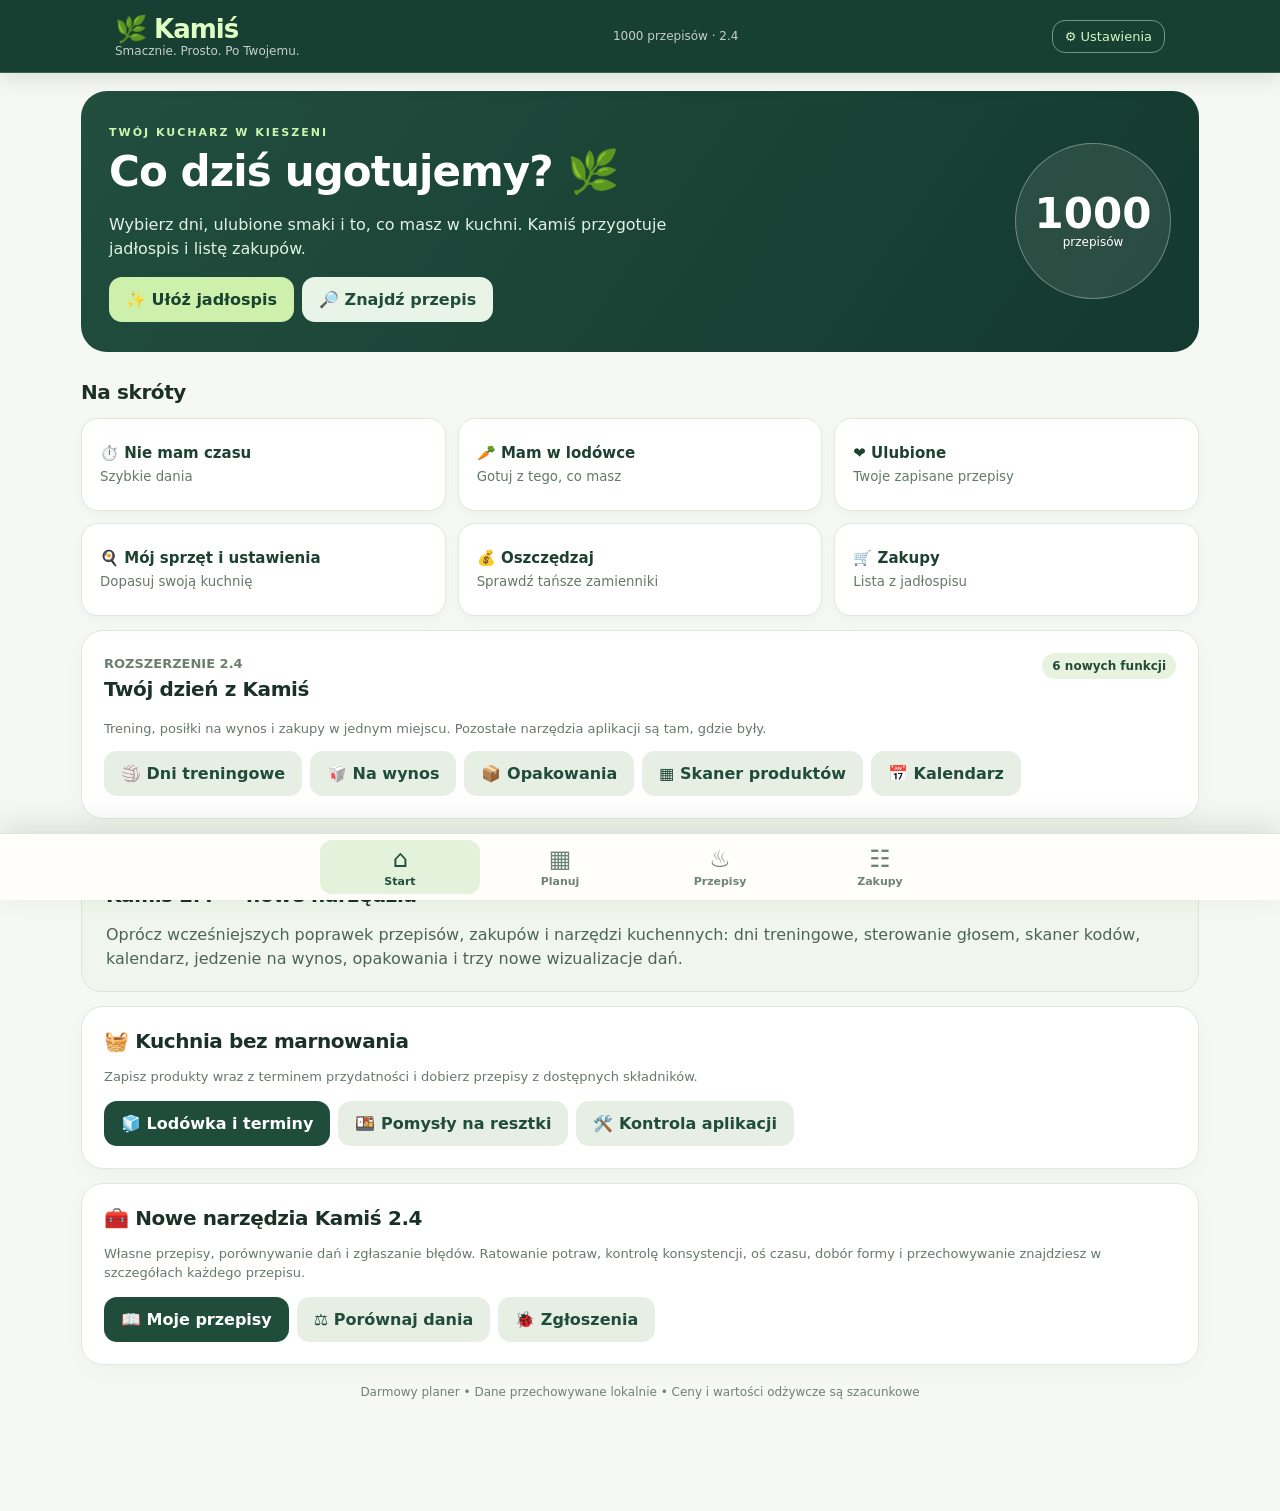
==== commit 4fa57c87: "Add files via upload" ====
--- a/index.html
+++ b/index.html
@@ -1,4 +1,4 @@
 <!doctype html><html lang="pl"><head><meta charset="utf-8"><meta name="viewport" content="width=device-width,initial-scale=1,viewport-fit=cover"><meta name="theme-color" content="#183c32"><meta name="application-name" content="Kamiś"><meta name="apple-mobile-web-app-title" content="Kamiś"><meta name="apple-mobile-web-app-capable" content="yes"><link rel="apple-touch-icon" href="./icon-192.png"><meta name="description" content="Kamiś — darmowy planer posiłków i zakupów"><link rel="manifest" href="./manifest.webmanifest"><link rel="icon" href="./icon.svg" type="image/svg+xml"><title>Kamiś 2.4 — planer posiłków</title><style>
 :root{font-family:system-ui,-apple-system,Segoe UI,sans-serif;color:#20352b;background:#f5f7f1}*{box-sizing:border-box}body{margin:0}button,input,select{font:inherit}button{cursor:pointer}header{background:#183c32;color:white;padding:18px 18px 16px;position:sticky;top:0;z-index:3}.head{max-width:1050px;margin:auto;display:flex;align-items:center;justify-content:space-between}.brand{font-size:25px;font-weight:850;letter-spacing:-1px}.brand span{color:#bde59e}.sub{font-size:12px;opacity:.75}main{max-width:1050px;margin:0 auto;padding:20px 16px 85px}.tabs{display:flex;gap:8px;overflow:auto;padding-bottom:12px}.tab{border:0;background:#e6eee3;color:#345242;border-radius:12px;padding:11px 14px;white-space:nowrap;font-weight:650}.tab.active{background:#183c32;color:white}.panel{background:white;border:1px solid #e3e9df;border-radius:20px;padding:20px;margin:14px 0;box-shadow:0 6px 24px #20352b09}h1{font-size:28px;margin:5px 0}h2{font-size:20px;margin:0 0 14px}h3{font-size:16px;margin:8px 0}p{line-height:1.5}.muted{color:#68786d;font-size:13px}.pill{display:inline-block;border-radius:30px;background:#e8f3df;padding:6px 10px;font-size:12px;margin:3px}.grid{display:grid;grid-template-columns:repeat(auto-fit,minmax(220px,1fr));gap:14px}.card{border:1px solid #e2e8dd;border-radius:16px;overflow:hidden;background:white}.card .inside{padding:13px}.food{height:155px;width:100%;object-fit:cover;background:#e5eee0}.btn{background:#204c3c;color:white;border:0;border-radius:12px;padding:12px 16px;font-weight:700}.btn.alt{background:#e7eee4;color:#204c3c}.btn.danger{background:#fae6e3;color:#8e322b}.btn:disabled{opacity:.5}.actions{display:flex;gap:8px;flex-wrap:wrap;margin-top:14px}.field{display:block;margin:14px 0}.field label{display:block;font-weight:650;margin-bottom:6px}input[type=number],input[type=text],select{width:100%;padding:12px;border:1px solid #cbd8cb;border-radius:11px;background:white}.chips{display:flex;gap:8px;flex-wrap:wrap}.chip{border:1px solid #cbd8cb;background:white;padding:10px 13px;border-radius:12px}.chip.selected{background:#204c3c;color:white;border-color:#204c3c}.step{color:#6a806d;font-weight:700;font-size:13px}.row{display:flex;justify-content:space-between;gap:12px;align-items:center}.day{margin:18px 0}.meal{display:flex;align-items:center;gap:12px;padding:12px 0;border-top:1px solid #edf0e9}.meal img{width:76px;height:70px;object-fit:cover;border-radius:12px}.meal .desc{flex:1}.meal .desc b{display:block}.small{font-size:12px;color:#637367}.shopping{display:flex;align-items:center;gap:10px;border-bottom:1px solid #edf0e9;padding:12px 0}.shopping input{width:20px;height:20px}.shopping .item{flex:1}.notice{padding:12px;background:#f2f5e7;border-radius:12px;font-size:13px}.hidden{display:none!important}dialog{border:0;border-radius:20px;max-width:650px;width:calc(100% - 28px);max-height:85vh;overflow:auto;padding:20px;box-shadow:0 20px 90px #0005}dialog::backdrop{background:#14291b99}ol li{margin:9px 0;line-height:1.4}.price{font-weight:750;color:#276644}.footer{font-size:12px;color:#708173;text-align:center;margin-top:20px}@media(max-width:550px){.panel{padding:15px}.meal img{width:64px;height:64px}.brand{font-size:23px}}
 #splash{position:fixed;inset:0;background:#183c32;color:#e6f8da;z-index:99;display:flex;flex-direction:column;justify-content:center;align-items:center;animation:splashOut .65s ease 1.7s forwards;pointer-events:none}#splash .leaf{font-size:72px;animation:pop .9s ease both}#splash .word{font-size:38px;font-weight:900;letter-spacing:1px;animation:pop 1s .2s ease both}@keyframes pop{from{opacity:0;transform:translateY(22px) scale(.85)}to{opacity:1;transform:translateY(0) scale(1)}}@keyframes splashOut{to{opacity:0;visibility:hidden}}@media(prefers-reduced-motion:reduce){#splash{animation:none;display:none}}
-</style><link rel="stylesheet" href="./features-v6.css"><link rel="stylesheet" href="./features-v6_2.css"><link rel="stylesheet" href="./features-v6_3.css"><link rel="stylesheet" href="./features-v6_4.css"><link rel="stylesheet" href="./features-v2.css"><link rel="stylesheet" href="./features-v2_2.css"><link rel="stylesheet" href="./features-v2_2_1.css"><link rel="stylesheet" href="./features-v2_3.css"><link rel="stylesheet" href="./features-v2_4_extra.css"></head><body><div id="splash" aria-hidden="true"><div class="leaf">🌿</div><div class="word">Kamiś</div><p>Smacznie. Po Twojemu.</p></div><header><div class="head"><div><div class="brand">🌿 <span>Kamiś</span></div><div class="sub">Smacznie. Prosto. Po Twojemu.</div></div><span id="count" class="sub"></span><button id="v20SettingsBtn" class="v20-settings-top" onclick="setPage('nutrition63')">⚙️ Ustawienia</button></div></header><main><button class="btn alt" id="backBtn" onclick="goBack()" style="margin:4px 0 10px">← Cofnij</button><nav class="tabs" id="tabs"></nav><div id="content"></div><div class="footer">Darmowy planer • Dane przechowywane lokalnie • Ceny i wartości odżywcze są szacunkowe</div></main><dialog id="recipeDialog"><div id="dialogBody"></div><div class="actions"><button class="btn alt" onclick="document.getElementById('recipeDialog').close()">Zamknij</button></div></dialog><script src="./app.js"></script><script src="./recipes-v6_1.js"></script><script src="./recipes-v6_4.js"></script><script src="./features-v6.js"></script><script src="./features-v6_2.js"></script><script src="./features-v6_3.js"></script><script src="./features-v6_4.js"></script><script src="./recipes-v2.js"></script><script src="./features-v2.js"></script><script src="./photos-v2_2.js"></script><script src="./features-v2_2.js"></script><script src="./features-v2_2_1.js"></script><script src="./illustrations-v2_3.js"></script><script src="./features-v2_3.js"></script><script src="./recipe-fixes-v2_4.js"></script><script src="./features-v2_4_extra.js"></script></body></html>
+</style><link rel="stylesheet" href="./features-v6.css"><link rel="stylesheet" href="./features-v6_2.css"><link rel="stylesheet" href="./features-v6_3.css"><link rel="stylesheet" href="./features-v6_4.css"><link rel="stylesheet" href="./features-v2.css"><link rel="stylesheet" href="./features-v2_2.css"><link rel="stylesheet" href="./features-v2_2_1.css"><link rel="stylesheet" href="./features-v2_3.css"><link rel="stylesheet" href="./features-v2_4_extra.css"><link rel="stylesheet" href="./features-v2_4_next.css"></head><body><div id="splash" aria-hidden="true"><div class="leaf">🌿</div><div class="word">Kamiś</div><p>Smacznie. Po Twojemu.</p></div><header><div class="head"><div><div class="brand">🌿 <span>Kamiś</span></div><div class="sub">Smacznie. Prosto. Po Twojemu.</div></div><span id="count" class="sub"></span><button id="v20SettingsBtn" class="v20-settings-top" onclick="setPage('nutrition63')">⚙️ Ustawienia</button></div></header><main><button class="btn alt" id="backBtn" onclick="goBack()" style="margin:4px 0 10px">← Cofnij</button><nav class="tabs" id="tabs"></nav><div id="content"></div><div class="footer">Darmowy planer • Dane przechowywane lokalnie • Ceny i wartości odżywcze są szacunkowe</div></main><dialog id="recipeDialog"><div id="dialogBody"></div><div class="actions"><button class="btn alt" onclick="document.getElementById('recipeDialog').close()">Zamknij</button></div></dialog><script src="./app.js"></script><script src="./recipes-v6_1.js"></script><script src="./recipes-v6_4.js"></script><script src="./features-v6.js"></script><script src="./features-v6_2.js"></script><script src="./features-v6_3.js"></script><script src="./features-v6_4.js"></script><script src="./recipes-v2.js"></script><script src="./features-v2.js"></script><script src="./photos-v2_2.js"></script><script src="./features-v2_2.js"></script><script src="./features-v2_2_1.js"></script><script src="./illustrations-v2_3.js"></script><script src="./features-v2_3.js"></script><script src="./recipe-fixes-v2_4.js"></script><script src="./features-v2_4_extra.js"></script><script src="./features-v2_4_next.js"></script></body></html>
--- a/features-v2_4_next.css
+++ b/features-v2_4_next.css
@@ -0,0 +1,2 @@
+/* Kamiś 2.4 — płynny, czytelny interfejs dodatkowych narzędzi */
+.k24n-panel{max-width:850px;margin-inline:auto}.k24n-panel input[type=time],.k24n-panel input[type=date]{width:100%;padding:12px;border:1px solid #cbd8cb;border-radius:11px;background:#fff;font:inherit}.k24n-hubtitle{display:flex;justify-content:space-between;align-items:start;gap:10px}.k24n-hubtitle h2{margin:5px 0}.k24n-chip{background:#e8f3df;color:#244b34;border-radius:30px;padding:6px 10px;font-size:12px;font-weight:700;white-space:nowrap}.k24n-launch{display:flex;gap:8px;flex-wrap:wrap}.k24n-launch button{min-height:44px}.k24n-switch{display:flex;align-items:center;gap:9px;font-weight:650}.k24n-switch input{width:18px;height:18px}.k24n-days{display:flex;gap:8px;flex-wrap:wrap;margin:12px 0}.k24n-fields{display:grid;grid-template-columns:repeat(auto-fit,minmax(170px,1fr));gap:12px;margin:14px 0}.k24n-fields label{font-size:13px;color:#355043;font-weight:650}.k24n-fields input{margin-top:6px}.k24n-daycard,.k24n-pack{padding:14px 0;border-top:1px solid #e6eee6}.k24n-bite{font-size:13px;margin:9px 0;line-height:1.4}.k24n-result{display:flex;gap:12px;border-bottom:1px solid #edf0e9;padding:12px 0}.k24n-result img{width:94px;height:94px;border-radius:12px;object-fit:cover;flex-shrink:0}.k24n-result b{font-size:14px}.k24n-result p{margin:6px 0}.k24n-result button{padding:8px 10px;font-size:12px}.k24n-packtop{display:flex;justify-content:space-between;gap:12px;font-size:14px}.k24n-packtop span{font-size:12px;color:#697a6d;white-space:nowrap}.k24n-packrow{display:flex;gap:15px;align-items:center;flex-wrap:wrap}.k24n-packrow label{width:175px;flex:0 0 175px;font-size:12px}.k24n-packrow input{padding:9px;margin-top:4px}.k24n-packrow p{font-size:13px}.k24n-packrow p span{display:block}.k24n-pack details{font-size:13px;padding:5px 0}.k24n-pack details button{font-size:12px;padding:8px 10px;margin:5px}.k24n-product{border:1px solid #e0ebdb;background:#fafcf8;border-radius:14px;padding:15px;margin:14px 0}.k24n-video{width:min(100%,380px);border-radius:14px;margin:12px 0;display:block}.k24n-video[hidden]{display:none}.k24n-voice{padding:16px;border:1px solid #dce9d7;border-radius:16px;margin:18px 0;background:#f7faf4}.k24n-voicebuttons{display:flex;gap:8px;flex-wrap:wrap}.k24n-voicebuttons button{min-height:44px}.k24n-wizard{margin:14px 0}.k24n-wizard button{margin:5px}.k24n-panel .notice{margin:12px 0}.k24n-panel button:focus-visible{outline:3px solid #659b50;outline-offset:2px}@media(max-width:550px){.k24n-panel{padding:16px}.k24n-hubtitle{flex-direction:column}.k24n-launch{display:grid;grid-template-columns:1fr 1fr}.k24n-launch button{font-size:12px;padding:11px 8px}.k24n-packtop{flex-direction:column;gap:4px}.k24n-fields{grid-template-columns:1fr 1fr}.k24n-result img{width:80px;height:88px}}@media(prefers-reduced-motion:reduce){.k24n-panel *{scroll-behavior:auto}}
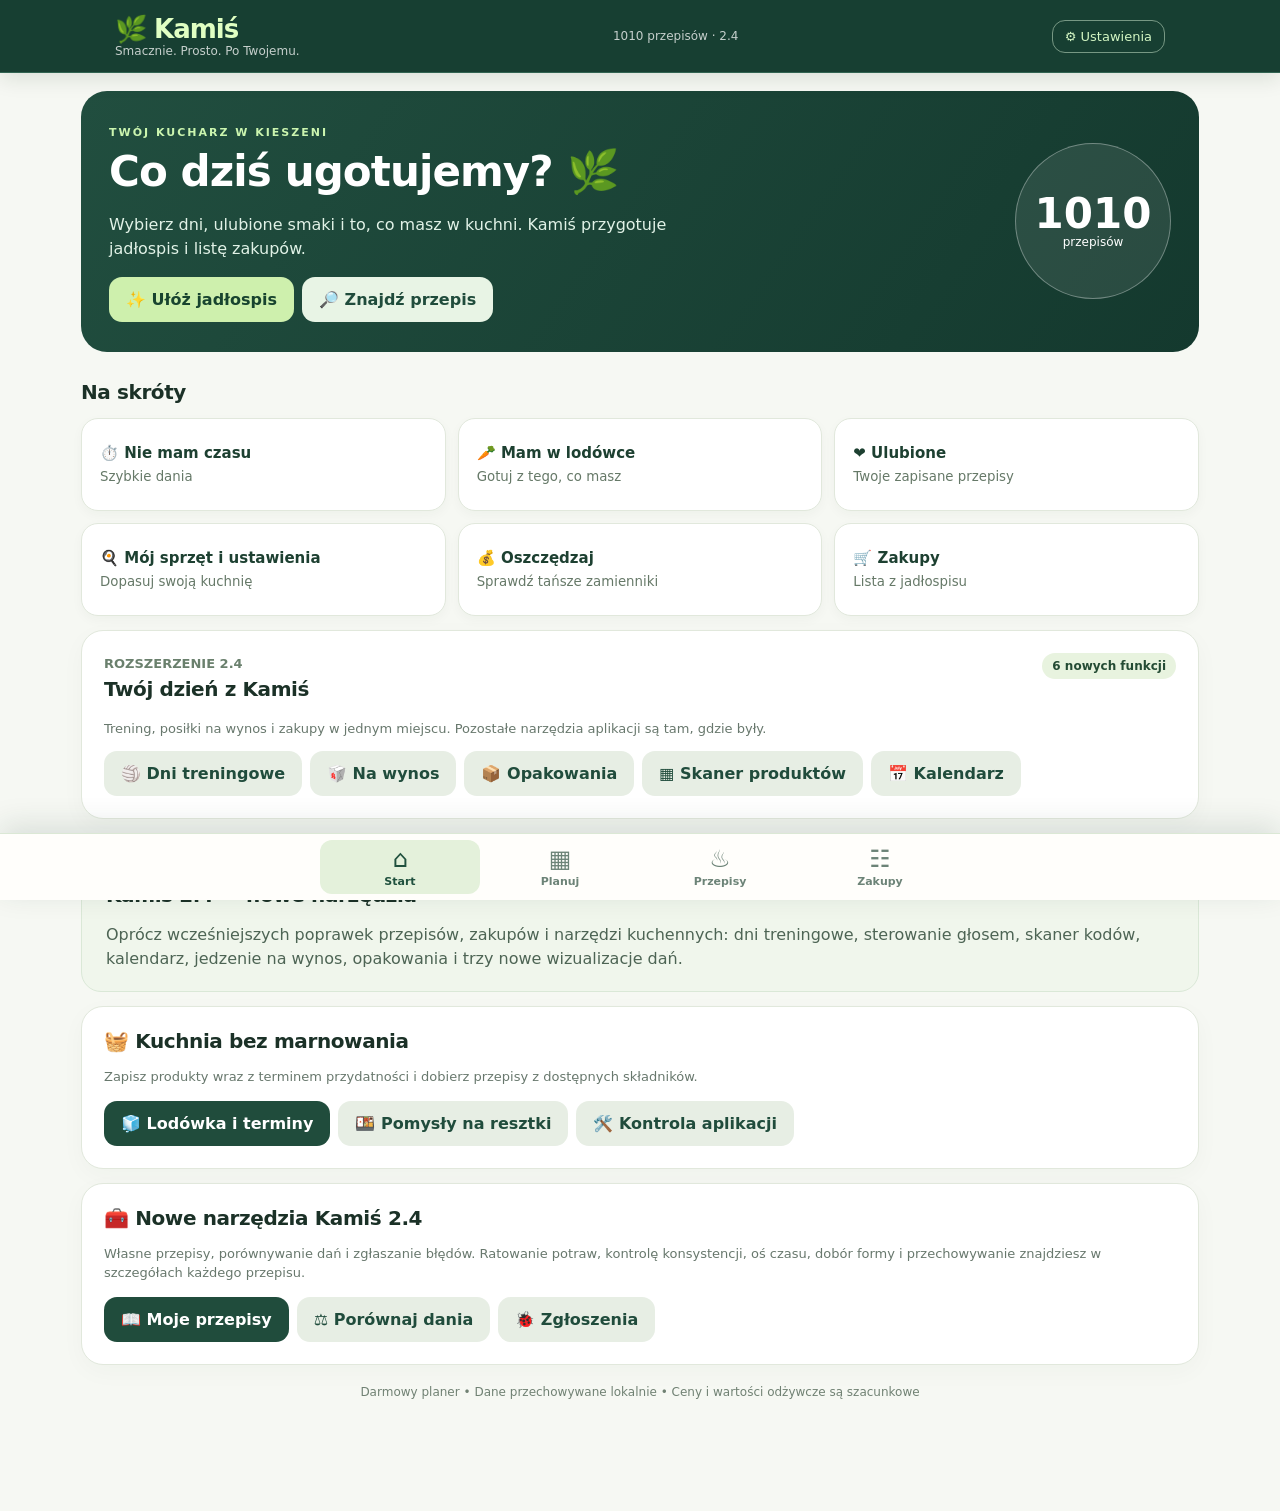
==== commit 2d4de09d: "Add files via upload" ====
--- a/index.html
+++ b/index.html
@@ -1,4 +1,4 @@
 <!doctype html><html lang="pl"><head><meta charset="utf-8"><meta name="viewport" content="width=device-width,initial-scale=1,viewport-fit=cover"><meta name="theme-color" content="#183c32"><meta name="application-name" content="Kamiś"><meta name="apple-mobile-web-app-title" content="Kamiś"><meta name="apple-mobile-web-app-capable" content="yes"><link rel="apple-touch-icon" href="./icon-192.png"><meta name="description" content="Kamiś — darmowy planer posiłków i zakupów"><link rel="manifest" href="./manifest.webmanifest"><link rel="icon" href="./icon.svg" type="image/svg+xml"><title>Kamiś 2.4 — planer posiłków</title><style>
 :root{font-family:system-ui,-apple-system,Segoe UI,sans-serif;color:#20352b;background:#f5f7f1}*{box-sizing:border-box}body{margin:0}button,input,select{font:inherit}button{cursor:pointer}header{background:#183c32;color:white;padding:18px 18px 16px;position:sticky;top:0;z-index:3}.head{max-width:1050px;margin:auto;display:flex;align-items:center;justify-content:space-between}.brand{font-size:25px;font-weight:850;letter-spacing:-1px}.brand span{color:#bde59e}.sub{font-size:12px;opacity:.75}main{max-width:1050px;margin:0 auto;padding:20px 16px 85px}.tabs{display:flex;gap:8px;overflow:auto;padding-bottom:12px}.tab{border:0;background:#e6eee3;color:#345242;border-radius:12px;padding:11px 14px;white-space:nowrap;font-weight:650}.tab.active{background:#183c32;color:white}.panel{background:white;border:1px solid #e3e9df;border-radius:20px;padding:20px;margin:14px 0;box-shadow:0 6px 24px #20352b09}h1{font-size:28px;margin:5px 0}h2{font-size:20px;margin:0 0 14px}h3{font-size:16px;margin:8px 0}p{line-height:1.5}.muted{color:#68786d;font-size:13px}.pill{display:inline-block;border-radius:30px;background:#e8f3df;padding:6px 10px;font-size:12px;margin:3px}.grid{display:grid;grid-template-columns:repeat(auto-fit,minmax(220px,1fr));gap:14px}.card{border:1px solid #e2e8dd;border-radius:16px;overflow:hidden;background:white}.card .inside{padding:13px}.food{height:155px;width:100%;object-fit:cover;background:#e5eee0}.btn{background:#204c3c;color:white;border:0;border-radius:12px;padding:12px 16px;font-weight:700}.btn.alt{background:#e7eee4;color:#204c3c}.btn.danger{background:#fae6e3;color:#8e322b}.btn:disabled{opacity:.5}.actions{display:flex;gap:8px;flex-wrap:wrap;margin-top:14px}.field{display:block;margin:14px 0}.field label{display:block;font-weight:650;margin-bottom:6px}input[type=number],input[type=text],select{width:100%;padding:12px;border:1px solid #cbd8cb;border-radius:11px;background:white}.chips{display:flex;gap:8px;flex-wrap:wrap}.chip{border:1px solid #cbd8cb;background:white;padding:10px 13px;border-radius:12px}.chip.selected{background:#204c3c;color:white;border-color:#204c3c}.step{color:#6a806d;font-weight:700;font-size:13px}.row{display:flex;justify-content:space-between;gap:12px;align-items:center}.day{margin:18px 0}.meal{display:flex;align-items:center;gap:12px;padding:12px 0;border-top:1px solid #edf0e9}.meal img{width:76px;height:70px;object-fit:cover;border-radius:12px}.meal .desc{flex:1}.meal .desc b{display:block}.small{font-size:12px;color:#637367}.shopping{display:flex;align-items:center;gap:10px;border-bottom:1px solid #edf0e9;padding:12px 0}.shopping input{width:20px;height:20px}.shopping .item{flex:1}.notice{padding:12px;background:#f2f5e7;border-radius:12px;font-size:13px}.hidden{display:none!important}dialog{border:0;border-radius:20px;max-width:650px;width:calc(100% - 28px);max-height:85vh;overflow:auto;padding:20px;box-shadow:0 20px 90px #0005}dialog::backdrop{background:#14291b99}ol li{margin:9px 0;line-height:1.4}.price{font-weight:750;color:#276644}.footer{font-size:12px;color:#708173;text-align:center;margin-top:20px}@media(max-width:550px){.panel{padding:15px}.meal img{width:64px;height:64px}.brand{font-size:23px}}
 #splash{position:fixed;inset:0;background:#183c32;color:#e6f8da;z-index:99;display:flex;flex-direction:column;justify-content:center;align-items:center;animation:splashOut .65s ease 1.7s forwards;pointer-events:none}#splash .leaf{font-size:72px;animation:pop .9s ease both}#splash .word{font-size:38px;font-weight:900;letter-spacing:1px;animation:pop 1s .2s ease both}@keyframes pop{from{opacity:0;transform:translateY(22px) scale(.85)}to{opacity:1;transform:translateY(0) scale(1)}}@keyframes splashOut{to{opacity:0;visibility:hidden}}@media(prefers-reduced-motion:reduce){#splash{animation:none;display:none}}
-</style><link rel="stylesheet" href="./features-v6.css"><link rel="stylesheet" href="./features-v6_2.css"><link rel="stylesheet" href="./features-v6_3.css"><link rel="stylesheet" href="./features-v6_4.css"><link rel="stylesheet" href="./features-v2.css"><link rel="stylesheet" href="./features-v2_2.css"><link rel="stylesheet" href="./features-v2_2_1.css"><link rel="stylesheet" href="./features-v2_3.css"><link rel="stylesheet" href="./features-v2_4_extra.css"><link rel="stylesheet" href="./features-v2_4_next.css"></head><body><div id="splash" aria-hidden="true"><div class="leaf">🌿</div><div class="word">Kamiś</div><p>Smacznie. Po Twojemu.</p></div><header><div class="head"><div><div class="brand">🌿 <span>Kamiś</span></div><div class="sub">Smacznie. Prosto. Po Twojemu.</div></div><span id="count" class="sub"></span><button id="v20SettingsBtn" class="v20-settings-top" onclick="setPage('nutrition63')">⚙️ Ustawienia</button></div></header><main><button class="btn alt" id="backBtn" onclick="goBack()" style="margin:4px 0 10px">← Cofnij</button><nav class="tabs" id="tabs"></nav><div id="content"></div><div class="footer">Darmowy planer • Dane przechowywane lokalnie • Ceny i wartości odżywcze są szacunkowe</div></main><dialog id="recipeDialog"><div id="dialogBody"></div><div class="actions"><button class="btn alt" onclick="document.getElementById('recipeDialog').close()">Zamknij</button></div></dialog><script src="./app.js"></script><script src="./recipes-v6_1.js"></script><script src="./recipes-v6_4.js"></script><script src="./features-v6.js"></script><script src="./features-v6_2.js"></script><script src="./features-v6_3.js"></script><script src="./features-v6_4.js"></script><script src="./recipes-v2.js"></script><script src="./features-v2.js"></script><script src="./photos-v2_2.js"></script><script src="./features-v2_2.js"></script><script src="./features-v2_2_1.js"></script><script src="./illustrations-v2_3.js"></script><script src="./features-v2_3.js"></script><script src="./recipe-fixes-v2_4.js"></script><script src="./features-v2_4_extra.js"></script><script src="./features-v2_4_next.js"></script></body></html>
+</style><link rel="stylesheet" href="./features-v6.css"><link rel="stylesheet" href="./features-v6_2.css"><link rel="stylesheet" href="./features-v6_3.css"><link rel="stylesheet" href="./features-v6_4.css"><link rel="stylesheet" href="./features-v2.css"><link rel="stylesheet" href="./features-v2_2.css"><link rel="stylesheet" href="./features-v2_2_1.css"><link rel="stylesheet" href="./features-v2_3.css"><link rel="stylesheet" href="./features-v2_4_extra.css"><link rel="stylesheet" href="./features-v2_4_next.css"></head><body><div id="splash" aria-hidden="true"><div class="leaf">🌿</div><div class="word">Kamiś</div><p>Smacznie. Po Twojemu.</p></div><header><div class="head"><div><div class="brand">🌿 <span>Kamiś</span></div><div class="sub">Smacznie. Prosto. Po Twojemu.</div></div><span id="count" class="sub"></span><button id="v20SettingsBtn" class="v20-settings-top" onclick="setPage('nutrition63')">⚙️ Ustawienia</button></div></header><main><button class="btn alt" id="backBtn" onclick="goBack()" style="margin:4px 0 10px">← Cofnij</button><nav class="tabs" id="tabs"></nav><div id="content"></div><div class="footer">Darmowy planer • Dane przechowywane lokalnie • Ceny i wartości odżywcze są szacunkowe</div></main><dialog id="recipeDialog"><div id="dialogBody"></div><div class="actions"><button class="btn alt" onclick="document.getElementById('recipeDialog').close()">Zamknij</button></div></dialog><script src="./app.js"></script><script src="./recipes-v6_1.js"></script><script src="./recipes-v6_4.js"></script><script src="./features-v6.js"></script><script src="./features-v6_2.js"></script><script src="./features-v6_3.js"></script><script src="./features-v6_4.js"></script><script src="./recipes-v2.js"></script><script src="./features-v2.js"></script><script src="./photos-v2_2.js"></script><script src="./features-v2_2.js"></script><script src="./features-v2_2_1.js"></script><script src="./illustrations-v2_3.js"></script><script src="./features-v2_3.js"></script><script src="./recipe-fixes-v2_4.js"></script><script src="./features-v2_4_extra.js"></script><script src="./features-v2_4_next.js"></script><script src="./recipes-golonka-v2_4.js"></script><script src="./recipes-golonka-v2_4.js"></script></body></html>
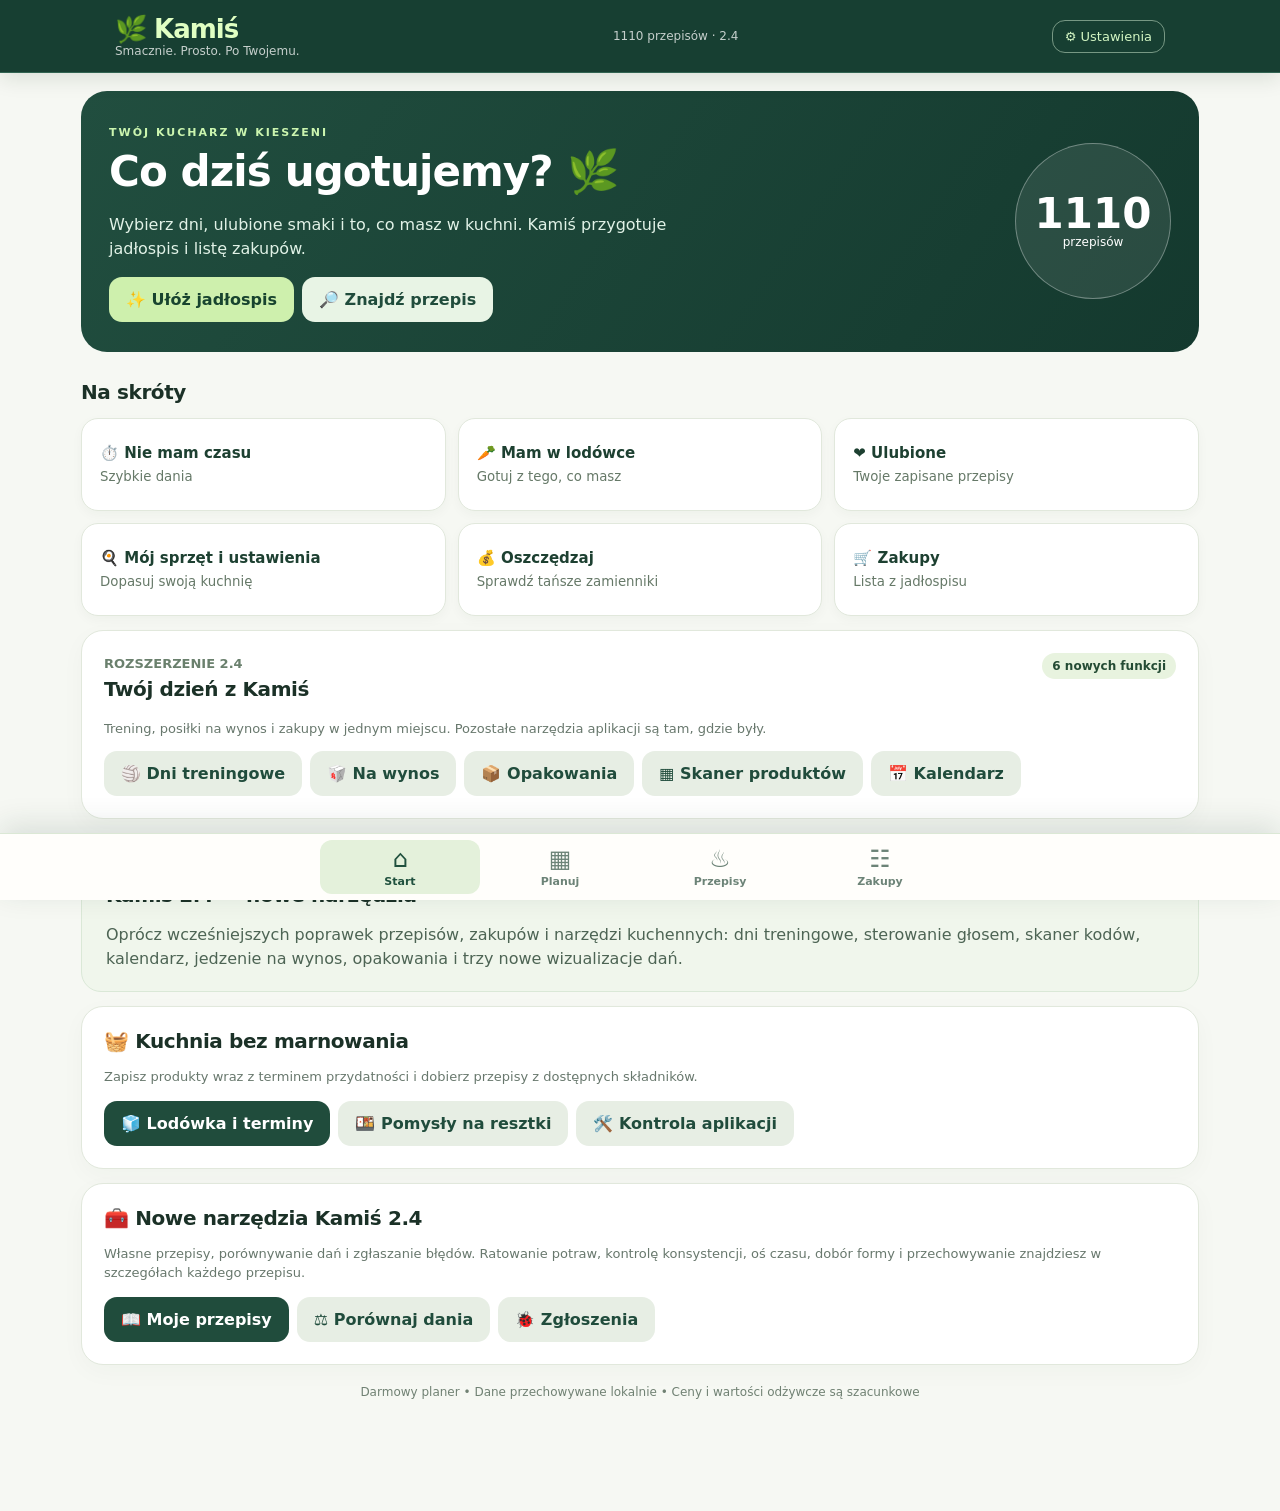
==== commit c6be2d92: "Add files via upload" ====
--- a/index.html
+++ b/index.html
@@ -1,4 +1,4 @@
 <!doctype html><html lang="pl"><head><meta charset="utf-8"><meta name="viewport" content="width=device-width,initial-scale=1,viewport-fit=cover"><meta name="theme-color" content="#183c32"><meta name="application-name" content="Kamiś"><meta name="apple-mobile-web-app-title" content="Kamiś"><meta name="apple-mobile-web-app-capable" content="yes"><link rel="apple-touch-icon" href="./icon-192.png"><meta name="description" content="Kamiś — darmowy planer posiłków i zakupów"><link rel="manifest" href="./manifest.webmanifest"><link rel="icon" href="./icon.svg" type="image/svg+xml"><title>Kamiś 2.4 — planer posiłków</title><style>
 :root{font-family:system-ui,-apple-system,Segoe UI,sans-serif;color:#20352b;background:#f5f7f1}*{box-sizing:border-box}body{margin:0}button,input,select{font:inherit}button{cursor:pointer}header{background:#183c32;color:white;padding:18px 18px 16px;position:sticky;top:0;z-index:3}.head{max-width:1050px;margin:auto;display:flex;align-items:center;justify-content:space-between}.brand{font-size:25px;font-weight:850;letter-spacing:-1px}.brand span{color:#bde59e}.sub{font-size:12px;opacity:.75}main{max-width:1050px;margin:0 auto;padding:20px 16px 85px}.tabs{display:flex;gap:8px;overflow:auto;padding-bottom:12px}.tab{border:0;background:#e6eee3;color:#345242;border-radius:12px;padding:11px 14px;white-space:nowrap;font-weight:650}.tab.active{background:#183c32;color:white}.panel{background:white;border:1px solid #e3e9df;border-radius:20px;padding:20px;margin:14px 0;box-shadow:0 6px 24px #20352b09}h1{font-size:28px;margin:5px 0}h2{font-size:20px;margin:0 0 14px}h3{font-size:16px;margin:8px 0}p{line-height:1.5}.muted{color:#68786d;font-size:13px}.pill{display:inline-block;border-radius:30px;background:#e8f3df;padding:6px 10px;font-size:12px;margin:3px}.grid{display:grid;grid-template-columns:repeat(auto-fit,minmax(220px,1fr));gap:14px}.card{border:1px solid #e2e8dd;border-radius:16px;overflow:hidden;background:white}.card .inside{padding:13px}.food{height:155px;width:100%;object-fit:cover;background:#e5eee0}.btn{background:#204c3c;color:white;border:0;border-radius:12px;padding:12px 16px;font-weight:700}.btn.alt{background:#e7eee4;color:#204c3c}.btn.danger{background:#fae6e3;color:#8e322b}.btn:disabled{opacity:.5}.actions{display:flex;gap:8px;flex-wrap:wrap;margin-top:14px}.field{display:block;margin:14px 0}.field label{display:block;font-weight:650;margin-bottom:6px}input[type=number],input[type=text],select{width:100%;padding:12px;border:1px solid #cbd8cb;border-radius:11px;background:white}.chips{display:flex;gap:8px;flex-wrap:wrap}.chip{border:1px solid #cbd8cb;background:white;padding:10px 13px;border-radius:12px}.chip.selected{background:#204c3c;color:white;border-color:#204c3c}.step{color:#6a806d;font-weight:700;font-size:13px}.row{display:flex;justify-content:space-between;gap:12px;align-items:center}.day{margin:18px 0}.meal{display:flex;align-items:center;gap:12px;padding:12px 0;border-top:1px solid #edf0e9}.meal img{width:76px;height:70px;object-fit:cover;border-radius:12px}.meal .desc{flex:1}.meal .desc b{display:block}.small{font-size:12px;color:#637367}.shopping{display:flex;align-items:center;gap:10px;border-bottom:1px solid #edf0e9;padding:12px 0}.shopping input{width:20px;height:20px}.shopping .item{flex:1}.notice{padding:12px;background:#f2f5e7;border-radius:12px;font-size:13px}.hidden{display:none!important}dialog{border:0;border-radius:20px;max-width:650px;width:calc(100% - 28px);max-height:85vh;overflow:auto;padding:20px;box-shadow:0 20px 90px #0005}dialog::backdrop{background:#14291b99}ol li{margin:9px 0;line-height:1.4}.price{font-weight:750;color:#276644}.footer{font-size:12px;color:#708173;text-align:center;margin-top:20px}@media(max-width:550px){.panel{padding:15px}.meal img{width:64px;height:64px}.brand{font-size:23px}}
 #splash{position:fixed;inset:0;background:#183c32;color:#e6f8da;z-index:99;display:flex;flex-direction:column;justify-content:center;align-items:center;animation:splashOut .65s ease 1.7s forwards;pointer-events:none}#splash .leaf{font-size:72px;animation:pop .9s ease both}#splash .word{font-size:38px;font-weight:900;letter-spacing:1px;animation:pop 1s .2s ease both}@keyframes pop{from{opacity:0;transform:translateY(22px) scale(.85)}to{opacity:1;transform:translateY(0) scale(1)}}@keyframes splashOut{to{opacity:0;visibility:hidden}}@media(prefers-reduced-motion:reduce){#splash{animation:none;display:none}}
-</style><link rel="stylesheet" href="./features-v6.css"><link rel="stylesheet" href="./features-v6_2.css"><link rel="stylesheet" href="./features-v6_3.css"><link rel="stylesheet" href="./features-v6_4.css"><link rel="stylesheet" href="./features-v2.css"><link rel="stylesheet" href="./features-v2_2.css"><link rel="stylesheet" href="./features-v2_2_1.css"><link rel="stylesheet" href="./features-v2_3.css"><link rel="stylesheet" href="./features-v2_4_extra.css"><link rel="stylesheet" href="./features-v2_4_next.css"></head><body><div id="splash" aria-hidden="true"><div class="leaf">🌿</div><div class="word">Kamiś</div><p>Smacznie. Po Twojemu.</p></div><header><div class="head"><div><div class="brand">🌿 <span>Kamiś</span></div><div class="sub">Smacznie. Prosto. Po Twojemu.</div></div><span id="count" class="sub"></span><button id="v20SettingsBtn" class="v20-settings-top" onclick="setPage('nutrition63')">⚙️ Ustawienia</button></div></header><main><button class="btn alt" id="backBtn" onclick="goBack()" style="margin:4px 0 10px">← Cofnij</button><nav class="tabs" id="tabs"></nav><div id="content"></div><div class="footer">Darmowy planer • Dane przechowywane lokalnie • Ceny i wartości odżywcze są szacunkowe</div></main><dialog id="recipeDialog"><div id="dialogBody"></div><div class="actions"><button class="btn alt" onclick="document.getElementById('recipeDialog').close()">Zamknij</button></div></dialog><script src="./app.js"></script><script src="./recipes-v6_1.js"></script><script src="./recipes-v6_4.js"></script><script src="./features-v6.js"></script><script src="./features-v6_2.js"></script><script src="./features-v6_3.js"></script><script src="./features-v6_4.js"></script><script src="./recipes-v2.js"></script><script src="./features-v2.js"></script><script src="./photos-v2_2.js"></script><script src="./features-v2_2.js"></script><script src="./features-v2_2_1.js"></script><script src="./illustrations-v2_3.js"></script><script src="./features-v2_3.js"></script><script src="./recipe-fixes-v2_4.js"></script><script src="./features-v2_4_extra.js"></script><script src="./features-v2_4_next.js"></script><script src="./recipes-golonka-v2_4.js"></script><script src="./recipes-golonka-v2_4.js"></script></body></html>
+</style><link rel="stylesheet" href="./features-v6.css"><link rel="stylesheet" href="./features-v6_2.css"><link rel="stylesheet" href="./features-v6_3.css"><link rel="stylesheet" href="./features-v6_4.css"><link rel="stylesheet" href="./features-v2.css"><link rel="stylesheet" href="./features-v2_2.css"><link rel="stylesheet" href="./features-v2_2_1.css"><link rel="stylesheet" href="./features-v2_3.css"><link rel="stylesheet" href="./features-v2_4_extra.css"><link rel="stylesheet" href="./features-v2_4_next.css"></head><body><div id="splash" aria-hidden="true"><div class="leaf">🌿</div><div class="word">Kamiś</div><p>Smacznie. Po Twojemu.</p></div><header><div class="head"><div><div class="brand">🌿 <span>Kamiś</span></div><div class="sub">Smacznie. Prosto. Po Twojemu.</div></div><span id="count" class="sub"></span><button id="v20SettingsBtn" class="v20-settings-top" onclick="setPage('nutrition63')">⚙️ Ustawienia</button></div></header><main><button class="btn alt" id="backBtn" onclick="goBack()" style="margin:4px 0 10px">← Cofnij</button><nav class="tabs" id="tabs"></nav><div id="content"></div><div class="footer">Darmowy planer • Dane przechowywane lokalnie • Ceny i wartości odżywcze są szacunkowe</div></main><dialog id="recipeDialog"><div id="dialogBody"></div><div class="actions"><button class="btn alt" onclick="document.getElementById('recipeDialog').close()">Zamknij</button></div></dialog><script src="./app.js"></script><script src="./recipes-v6_1.js"></script><script src="./recipes-v6_4.js"></script><script src="./features-v6.js"></script><script src="./features-v6_2.js"></script><script src="./features-v6_3.js"></script><script src="./features-v6_4.js"></script><script src="./recipes-v2.js"></script><script src="./features-v2.js"></script><script src="./photos-v2_2.js"></script><script src="./features-v2_2.js"></script><script src="./features-v2_2_1.js"></script><script src="./illustrations-v2_3.js"></script><script src="./features-v2_3.js"></script><script src="./recipe-fixes-v2_4.js"></script><script src="./features-v2_4_extra.js"></script><script src="./features-v2_4_next.js"></script><script src="./recipes-golonka-v2_4.js"></script><script src="./recipes-domowe-part1-v2_4.js"></script></body></html>
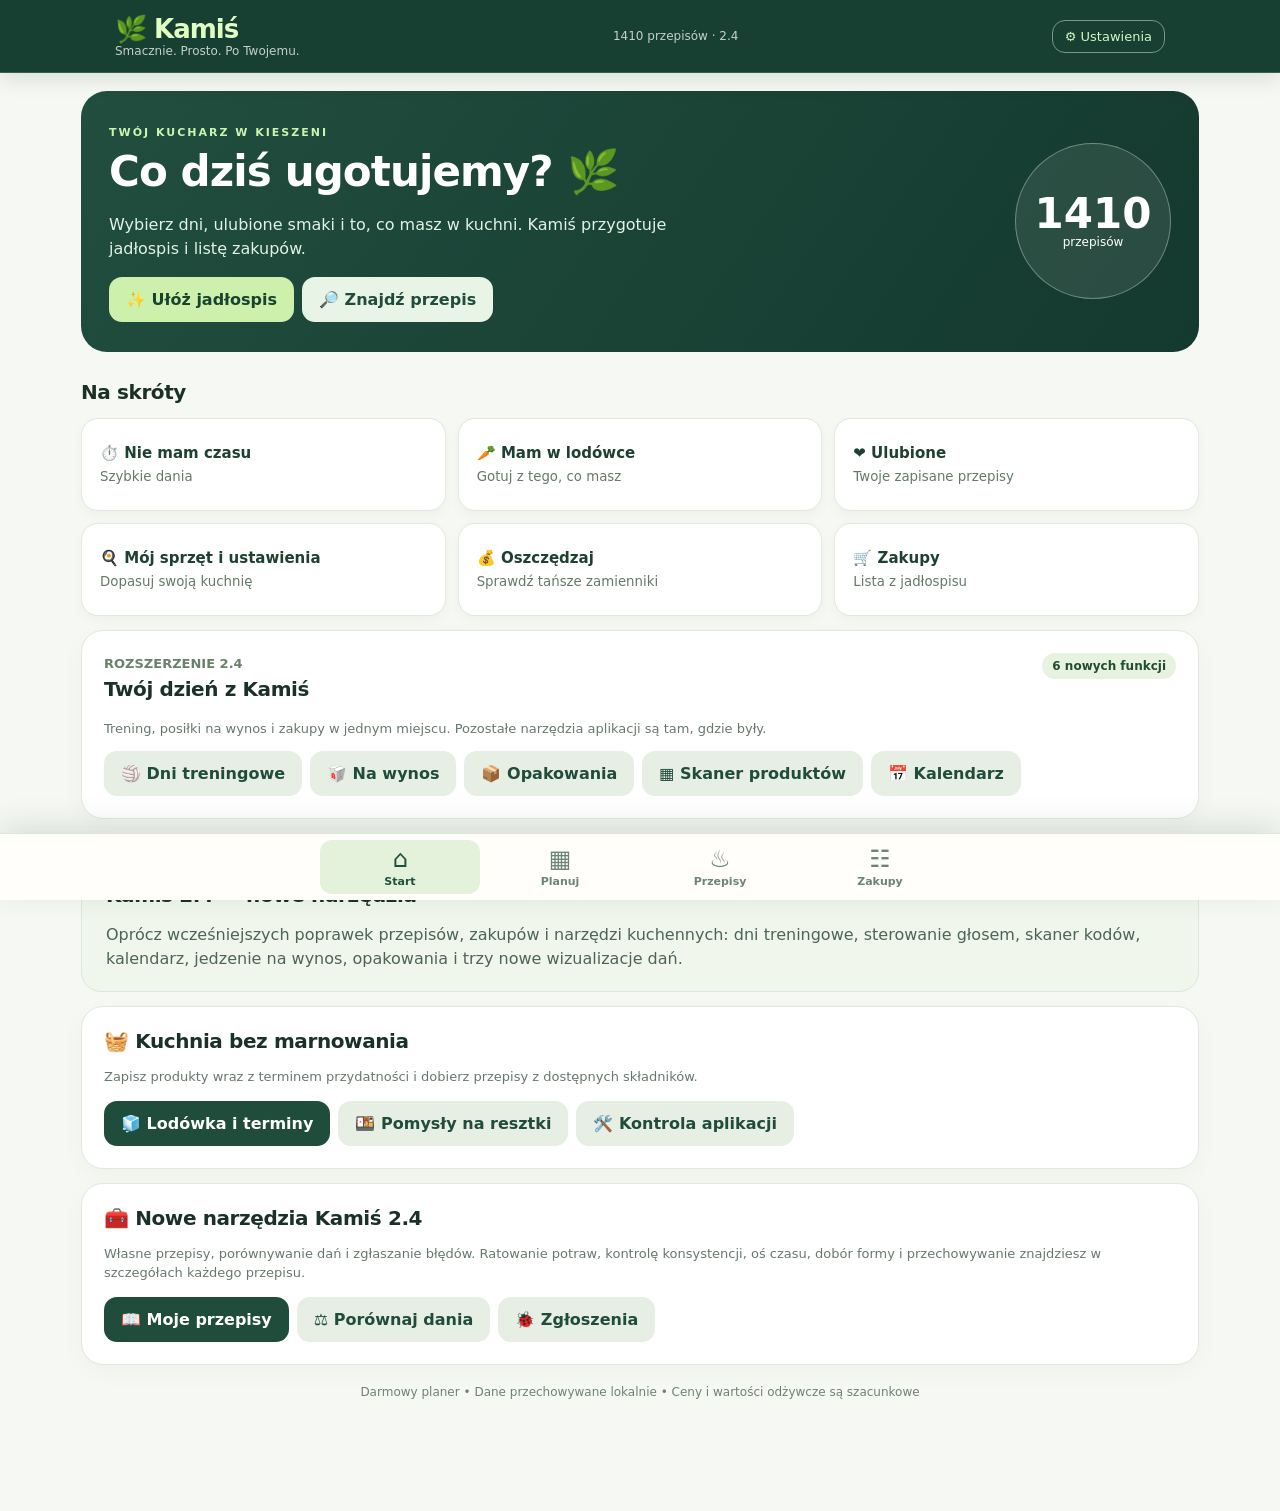
==== commit 926860a2: "Kamiś 2.4: druga partia 300 domowych przepisów (1410 łącznie)" ====
--- a/index.html
+++ b/index.html
@@ -1,4 +1,4 @@
 <!doctype html><html lang="pl"><head><meta charset="utf-8"><meta name="viewport" content="width=device-width,initial-scale=1,viewport-fit=cover"><meta name="theme-color" content="#183c32"><meta name="application-name" content="Kamiś"><meta name="apple-mobile-web-app-title" content="Kamiś"><meta name="apple-mobile-web-app-capable" content="yes"><link rel="apple-touch-icon" href="./icon-192.png"><meta name="description" content="Kamiś — darmowy planer posiłków i zakupów"><link rel="manifest" href="./manifest.webmanifest"><link rel="icon" href="./icon.svg" type="image/svg+xml"><title>Kamiś 2.4 — planer posiłków</title><style>
 :root{font-family:system-ui,-apple-system,Segoe UI,sans-serif;color:#20352b;background:#f5f7f1}*{box-sizing:border-box}body{margin:0}button,input,select{font:inherit}button{cursor:pointer}header{background:#183c32;color:white;padding:18px 18px 16px;position:sticky;top:0;z-index:3}.head{max-width:1050px;margin:auto;display:flex;align-items:center;justify-content:space-between}.brand{font-size:25px;font-weight:850;letter-spacing:-1px}.brand span{color:#bde59e}.sub{font-size:12px;opacity:.75}main{max-width:1050px;margin:0 auto;padding:20px 16px 85px}.tabs{display:flex;gap:8px;overflow:auto;padding-bottom:12px}.tab{border:0;background:#e6eee3;color:#345242;border-radius:12px;padding:11px 14px;white-space:nowrap;font-weight:650}.tab.active{background:#183c32;color:white}.panel{background:white;border:1px solid #e3e9df;border-radius:20px;padding:20px;margin:14px 0;box-shadow:0 6px 24px #20352b09}h1{font-size:28px;margin:5px 0}h2{font-size:20px;margin:0 0 14px}h3{font-size:16px;margin:8px 0}p{line-height:1.5}.muted{color:#68786d;font-size:13px}.pill{display:inline-block;border-radius:30px;background:#e8f3df;padding:6px 10px;font-size:12px;margin:3px}.grid{display:grid;grid-template-columns:repeat(auto-fit,minmax(220px,1fr));gap:14px}.card{border:1px solid #e2e8dd;border-radius:16px;overflow:hidden;background:white}.card .inside{padding:13px}.food{height:155px;width:100%;object-fit:cover;background:#e5eee0}.btn{background:#204c3c;color:white;border:0;border-radius:12px;padding:12px 16px;font-weight:700}.btn.alt{background:#e7eee4;color:#204c3c}.btn.danger{background:#fae6e3;color:#8e322b}.btn:disabled{opacity:.5}.actions{display:flex;gap:8px;flex-wrap:wrap;margin-top:14px}.field{display:block;margin:14px 0}.field label{display:block;font-weight:650;margin-bottom:6px}input[type=number],input[type=text],select{width:100%;padding:12px;border:1px solid #cbd8cb;border-radius:11px;background:white}.chips{display:flex;gap:8px;flex-wrap:wrap}.chip{border:1px solid #cbd8cb;background:white;padding:10px 13px;border-radius:12px}.chip.selected{background:#204c3c;color:white;border-color:#204c3c}.step{color:#6a806d;font-weight:700;font-size:13px}.row{display:flex;justify-content:space-between;gap:12px;align-items:center}.day{margin:18px 0}.meal{display:flex;align-items:center;gap:12px;padding:12px 0;border-top:1px solid #edf0e9}.meal img{width:76px;height:70px;object-fit:cover;border-radius:12px}.meal .desc{flex:1}.meal .desc b{display:block}.small{font-size:12px;color:#637367}.shopping{display:flex;align-items:center;gap:10px;border-bottom:1px solid #edf0e9;padding:12px 0}.shopping input{width:20px;height:20px}.shopping .item{flex:1}.notice{padding:12px;background:#f2f5e7;border-radius:12px;font-size:13px}.hidden{display:none!important}dialog{border:0;border-radius:20px;max-width:650px;width:calc(100% - 28px);max-height:85vh;overflow:auto;padding:20px;box-shadow:0 20px 90px #0005}dialog::backdrop{background:#14291b99}ol li{margin:9px 0;line-height:1.4}.price{font-weight:750;color:#276644}.footer{font-size:12px;color:#708173;text-align:center;margin-top:20px}@media(max-width:550px){.panel{padding:15px}.meal img{width:64px;height:64px}.brand{font-size:23px}}
 #splash{position:fixed;inset:0;background:#183c32;color:#e6f8da;z-index:99;display:flex;flex-direction:column;justify-content:center;align-items:center;animation:splashOut .65s ease 1.7s forwards;pointer-events:none}#splash .leaf{font-size:72px;animation:pop .9s ease both}#splash .word{font-size:38px;font-weight:900;letter-spacing:1px;animation:pop 1s .2s ease both}@keyframes pop{from{opacity:0;transform:translateY(22px) scale(.85)}to{opacity:1;transform:translateY(0) scale(1)}}@keyframes splashOut{to{opacity:0;visibility:hidden}}@media(prefers-reduced-motion:reduce){#splash{animation:none;display:none}}
-</style><link rel="stylesheet" href="./features-v6.css"><link rel="stylesheet" href="./features-v6_2.css"><link rel="stylesheet" href="./features-v6_3.css"><link rel="stylesheet" href="./features-v6_4.css"><link rel="stylesheet" href="./features-v2.css"><link rel="stylesheet" href="./features-v2_2.css"><link rel="stylesheet" href="./features-v2_2_1.css"><link rel="stylesheet" href="./features-v2_3.css"><link rel="stylesheet" href="./features-v2_4_extra.css"><link rel="stylesheet" href="./features-v2_4_next.css"></head><body><div id="splash" aria-hidden="true"><div class="leaf">🌿</div><div class="word">Kamiś</div><p>Smacznie. Po Twojemu.</p></div><header><div class="head"><div><div class="brand">🌿 <span>Kamiś</span></div><div class="sub">Smacznie. Prosto. Po Twojemu.</div></div><span id="count" class="sub"></span><button id="v20SettingsBtn" class="v20-settings-top" onclick="setPage('nutrition63')">⚙️ Ustawienia</button></div></header><main><button class="btn alt" id="backBtn" onclick="goBack()" style="margin:4px 0 10px">← Cofnij</button><nav class="tabs" id="tabs"></nav><div id="content"></div><div class="footer">Darmowy planer • Dane przechowywane lokalnie • Ceny i wartości odżywcze są szacunkowe</div></main><dialog id="recipeDialog"><div id="dialogBody"></div><div class="actions"><button class="btn alt" onclick="document.getElementById('recipeDialog').close()">Zamknij</button></div></dialog><script src="./app.js"></script><script src="./recipes-v6_1.js"></script><script src="./recipes-v6_4.js"></script><script src="./features-v6.js"></script><script src="./features-v6_2.js"></script><script src="./features-v6_3.js"></script><script src="./features-v6_4.js"></script><script src="./recipes-v2.js"></script><script src="./features-v2.js"></script><script src="./photos-v2_2.js"></script><script src="./features-v2_2.js"></script><script src="./features-v2_2_1.js"></script><script src="./illustrations-v2_3.js"></script><script src="./features-v2_3.js"></script><script src="./recipe-fixes-v2_4.js"></script><script src="./features-v2_4_extra.js"></script><script src="./features-v2_4_next.js"></script><script src="./recipes-golonka-v2_4.js"></script><script src="./recipes-domowe-part1-v2_4.js"></script></body></html>
+</style><link rel="stylesheet" href="./features-v6.css"><link rel="stylesheet" href="./features-v6_2.css"><link rel="stylesheet" href="./features-v6_3.css"><link rel="stylesheet" href="./features-v6_4.css"><link rel="stylesheet" href="./features-v2.css"><link rel="stylesheet" href="./features-v2_2.css"><link rel="stylesheet" href="./features-v2_2_1.css"><link rel="stylesheet" href="./features-v2_3.css"><link rel="stylesheet" href="./features-v2_4_extra.css"><link rel="stylesheet" href="./features-v2_4_next.css"></head><body><div id="splash" aria-hidden="true"><div class="leaf">🌿</div><div class="word">Kamiś</div><p>Smacznie. Po Twojemu.</p></div><header><div class="head"><div><div class="brand">🌿 <span>Kamiś</span></div><div class="sub">Smacznie. Prosto. Po Twojemu.</div></div><span id="count" class="sub"></span><button id="v20SettingsBtn" class="v20-settings-top" onclick="setPage('nutrition63')">⚙️ Ustawienia</button></div></header><main><button class="btn alt" id="backBtn" onclick="goBack()" style="margin:4px 0 10px">← Cofnij</button><nav class="tabs" id="tabs"></nav><div id="content"></div><div class="footer">Darmowy planer • Dane przechowywane lokalnie • Ceny i wartości odżywcze są szacunkowe</div></main><dialog id="recipeDialog"><div id="dialogBody"></div><div class="actions"><button class="btn alt" onclick="document.getElementById('recipeDialog').close()">Zamknij</button></div></dialog><script src="./app.js"></script><script src="./recipes-v6_1.js"></script><script src="./recipes-v6_4.js"></script><script src="./features-v6.js"></script><script src="./features-v6_2.js"></script><script src="./features-v6_3.js"></script><script src="./features-v6_4.js"></script><script src="./recipes-v2.js"></script><script src="./features-v2.js"></script><script src="./photos-v2_2.js"></script><script src="./features-v2_2.js"></script><script src="./features-v2_2_1.js"></script><script src="./illustrations-v2_3.js"></script><script src="./features-v2_3.js"></script><script src="./recipe-fixes-v2_4.js"></script><script src="./features-v2_4_extra.js"></script><script src="./features-v2_4_next.js"></script><script src="./recipes-golonka-v2_4.js"></script><script src="./recipes-domowe-part1-v2_4.js"></script><script src="./recipes-domowe-part2-v2_4.js"></script></body></html>
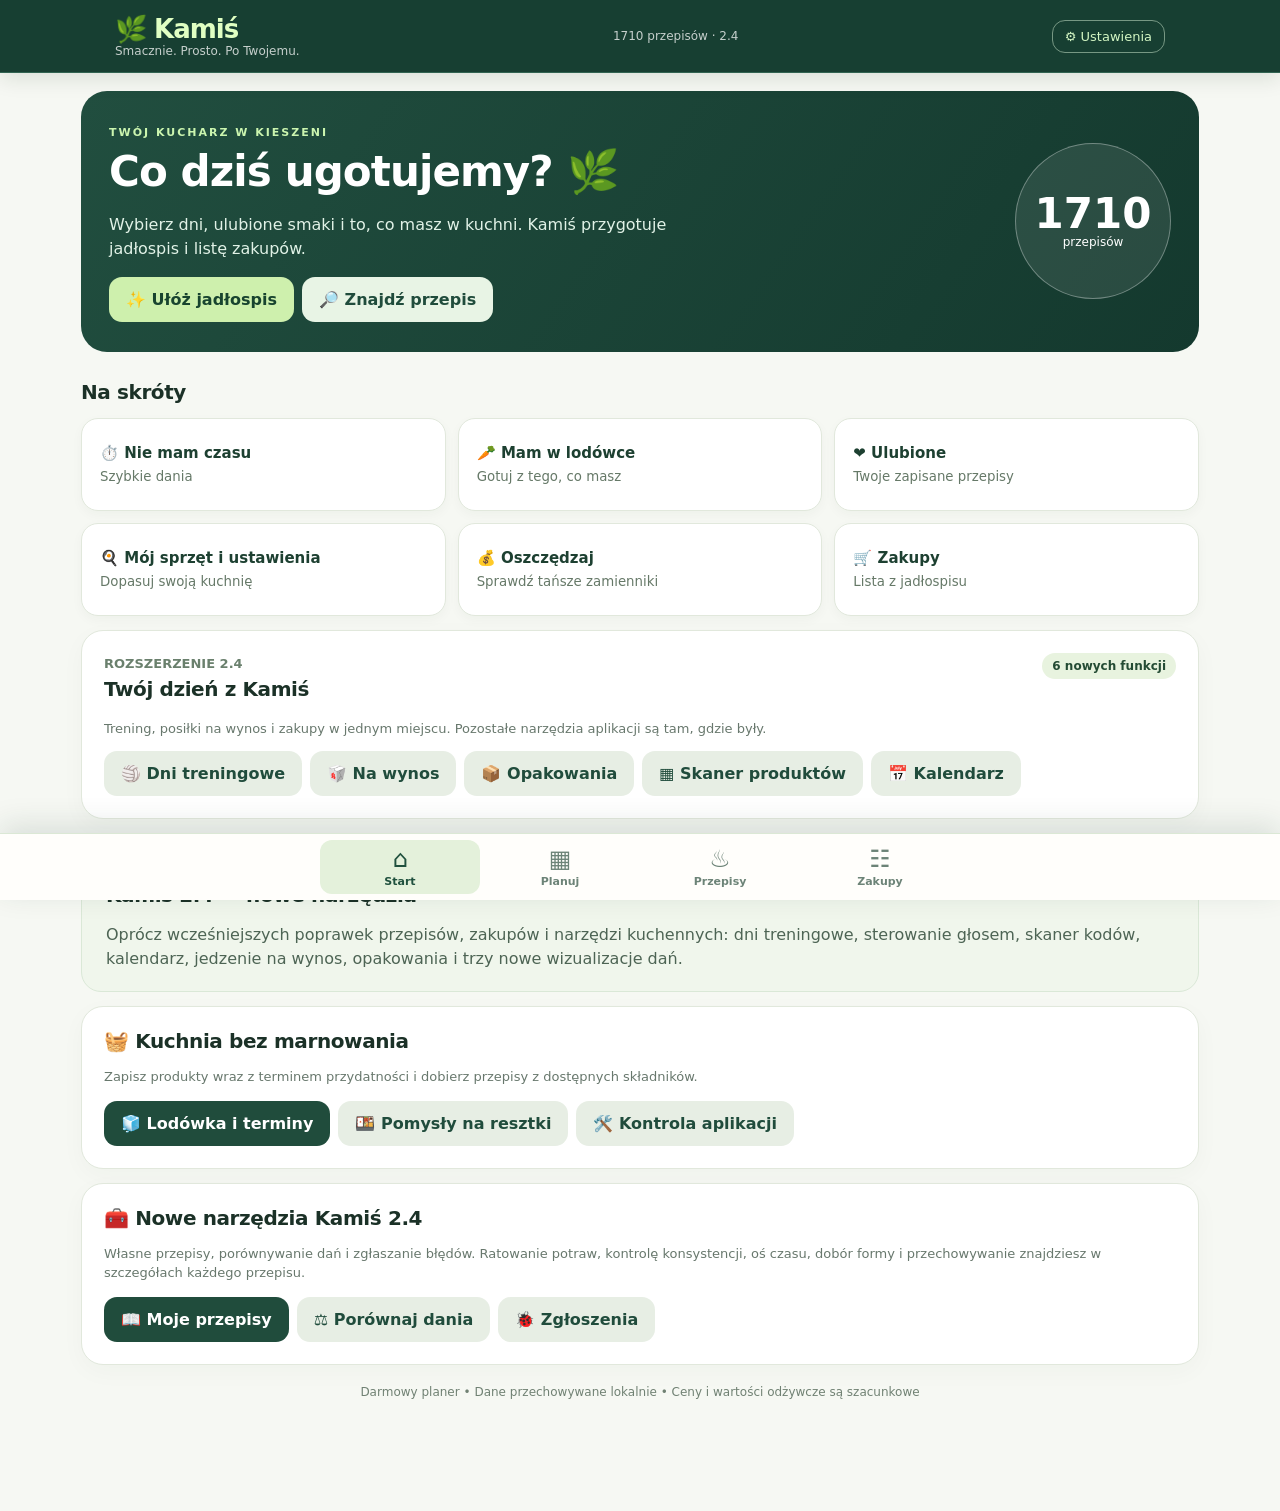
==== commit 295f0330: "Kamiś 2.4: część 3/4 — 300 nowych przepisów i cztery zdjęcia" ====
--- a/index.html
+++ b/index.html
@@ -1,4 +1,4 @@
 <!doctype html><html lang="pl"><head><meta charset="utf-8"><meta name="viewport" content="width=device-width,initial-scale=1,viewport-fit=cover"><meta name="theme-color" content="#183c32"><meta name="application-name" content="Kamiś"><meta name="apple-mobile-web-app-title" content="Kamiś"><meta name="apple-mobile-web-app-capable" content="yes"><link rel="apple-touch-icon" href="./icon-192.png"><meta name="description" content="Kamiś — darmowy planer posiłków i zakupów"><link rel="manifest" href="./manifest.webmanifest"><link rel="icon" href="./icon.svg" type="image/svg+xml"><title>Kamiś 2.4 — planer posiłków</title><style>
 :root{font-family:system-ui,-apple-system,Segoe UI,sans-serif;color:#20352b;background:#f5f7f1}*{box-sizing:border-box}body{margin:0}button,input,select{font:inherit}button{cursor:pointer}header{background:#183c32;color:white;padding:18px 18px 16px;position:sticky;top:0;z-index:3}.head{max-width:1050px;margin:auto;display:flex;align-items:center;justify-content:space-between}.brand{font-size:25px;font-weight:850;letter-spacing:-1px}.brand span{color:#bde59e}.sub{font-size:12px;opacity:.75}main{max-width:1050px;margin:0 auto;padding:20px 16px 85px}.tabs{display:flex;gap:8px;overflow:auto;padding-bottom:12px}.tab{border:0;background:#e6eee3;color:#345242;border-radius:12px;padding:11px 14px;white-space:nowrap;font-weight:650}.tab.active{background:#183c32;color:white}.panel{background:white;border:1px solid #e3e9df;border-radius:20px;padding:20px;margin:14px 0;box-shadow:0 6px 24px #20352b09}h1{font-size:28px;margin:5px 0}h2{font-size:20px;margin:0 0 14px}h3{font-size:16px;margin:8px 0}p{line-height:1.5}.muted{color:#68786d;font-size:13px}.pill{display:inline-block;border-radius:30px;background:#e8f3df;padding:6px 10px;font-size:12px;margin:3px}.grid{display:grid;grid-template-columns:repeat(auto-fit,minmax(220px,1fr));gap:14px}.card{border:1px solid #e2e8dd;border-radius:16px;overflow:hidden;background:white}.card .inside{padding:13px}.food{height:155px;width:100%;object-fit:cover;background:#e5eee0}.btn{background:#204c3c;color:white;border:0;border-radius:12px;padding:12px 16px;font-weight:700}.btn.alt{background:#e7eee4;color:#204c3c}.btn.danger{background:#fae6e3;color:#8e322b}.btn:disabled{opacity:.5}.actions{display:flex;gap:8px;flex-wrap:wrap;margin-top:14px}.field{display:block;margin:14px 0}.field label{display:block;font-weight:650;margin-bottom:6px}input[type=number],input[type=text],select{width:100%;padding:12px;border:1px solid #cbd8cb;border-radius:11px;background:white}.chips{display:flex;gap:8px;flex-wrap:wrap}.chip{border:1px solid #cbd8cb;background:white;padding:10px 13px;border-radius:12px}.chip.selected{background:#204c3c;color:white;border-color:#204c3c}.step{color:#6a806d;font-weight:700;font-size:13px}.row{display:flex;justify-content:space-between;gap:12px;align-items:center}.day{margin:18px 0}.meal{display:flex;align-items:center;gap:12px;padding:12px 0;border-top:1px solid #edf0e9}.meal img{width:76px;height:70px;object-fit:cover;border-radius:12px}.meal .desc{flex:1}.meal .desc b{display:block}.small{font-size:12px;color:#637367}.shopping{display:flex;align-items:center;gap:10px;border-bottom:1px solid #edf0e9;padding:12px 0}.shopping input{width:20px;height:20px}.shopping .item{flex:1}.notice{padding:12px;background:#f2f5e7;border-radius:12px;font-size:13px}.hidden{display:none!important}dialog{border:0;border-radius:20px;max-width:650px;width:calc(100% - 28px);max-height:85vh;overflow:auto;padding:20px;box-shadow:0 20px 90px #0005}dialog::backdrop{background:#14291b99}ol li{margin:9px 0;line-height:1.4}.price{font-weight:750;color:#276644}.footer{font-size:12px;color:#708173;text-align:center;margin-top:20px}@media(max-width:550px){.panel{padding:15px}.meal img{width:64px;height:64px}.brand{font-size:23px}}
 #splash{position:fixed;inset:0;background:#183c32;color:#e6f8da;z-index:99;display:flex;flex-direction:column;justify-content:center;align-items:center;animation:splashOut .65s ease 1.7s forwards;pointer-events:none}#splash .leaf{font-size:72px;animation:pop .9s ease both}#splash .word{font-size:38px;font-weight:900;letter-spacing:1px;animation:pop 1s .2s ease both}@keyframes pop{from{opacity:0;transform:translateY(22px) scale(.85)}to{opacity:1;transform:translateY(0) scale(1)}}@keyframes splashOut{to{opacity:0;visibility:hidden}}@media(prefers-reduced-motion:reduce){#splash{animation:none;display:none}}
-</style><link rel="stylesheet" href="./features-v6.css"><link rel="stylesheet" href="./features-v6_2.css"><link rel="stylesheet" href="./features-v6_3.css"><link rel="stylesheet" href="./features-v6_4.css"><link rel="stylesheet" href="./features-v2.css"><link rel="stylesheet" href="./features-v2_2.css"><link rel="stylesheet" href="./features-v2_2_1.css"><link rel="stylesheet" href="./features-v2_3.css"><link rel="stylesheet" href="./features-v2_4_extra.css"><link rel="stylesheet" href="./features-v2_4_next.css"></head><body><div id="splash" aria-hidden="true"><div class="leaf">🌿</div><div class="word">Kamiś</div><p>Smacznie. Po Twojemu.</p></div><header><div class="head"><div><div class="brand">🌿 <span>Kamiś</span></div><div class="sub">Smacznie. Prosto. Po Twojemu.</div></div><span id="count" class="sub"></span><button id="v20SettingsBtn" class="v20-settings-top" onclick="setPage('nutrition63')">⚙️ Ustawienia</button></div></header><main><button class="btn alt" id="backBtn" onclick="goBack()" style="margin:4px 0 10px">← Cofnij</button><nav class="tabs" id="tabs"></nav><div id="content"></div><div class="footer">Darmowy planer • Dane przechowywane lokalnie • Ceny i wartości odżywcze są szacunkowe</div></main><dialog id="recipeDialog"><div id="dialogBody"></div><div class="actions"><button class="btn alt" onclick="document.getElementById('recipeDialog').close()">Zamknij</button></div></dialog><script src="./app.js"></script><script src="./recipes-v6_1.js"></script><script src="./recipes-v6_4.js"></script><script src="./features-v6.js"></script><script src="./features-v6_2.js"></script><script src="./features-v6_3.js"></script><script src="./features-v6_4.js"></script><script src="./recipes-v2.js"></script><script src="./features-v2.js"></script><script src="./photos-v2_2.js"></script><script src="./features-v2_2.js"></script><script src="./features-v2_2_1.js"></script><script src="./illustrations-v2_3.js"></script><script src="./features-v2_3.js"></script><script src="./recipe-fixes-v2_4.js"></script><script src="./features-v2_4_extra.js"></script><script src="./features-v2_4_next.js"></script><script src="./recipes-golonka-v2_4.js"></script><script src="./recipes-domowe-part1-v2_4.js"></script><script src="./recipes-domowe-part2-v2_4.js"></script></body></html>
+</style><link rel="stylesheet" href="./features-v6.css"><link rel="stylesheet" href="./features-v6_2.css"><link rel="stylesheet" href="./features-v6_3.css"><link rel="stylesheet" href="./features-v6_4.css"><link rel="stylesheet" href="./features-v2.css"><link rel="stylesheet" href="./features-v2_2.css"><link rel="stylesheet" href="./features-v2_2_1.css"><link rel="stylesheet" href="./features-v2_3.css"><link rel="stylesheet" href="./features-v2_4_extra.css"><link rel="stylesheet" href="./features-v2_4_next.css"></head><body><div id="splash" aria-hidden="true"><div class="leaf">🌿</div><div class="word">Kamiś</div><p>Smacznie. Po Twojemu.</p></div><header><div class="head"><div><div class="brand">🌿 <span>Kamiś</span></div><div class="sub">Smacznie. Prosto. Po Twojemu.</div></div><span id="count" class="sub"></span><button id="v20SettingsBtn" class="v20-settings-top" onclick="setPage('nutrition63')">⚙️ Ustawienia</button></div></header><main><button class="btn alt" id="backBtn" onclick="goBack()" style="margin:4px 0 10px">← Cofnij</button><nav class="tabs" id="tabs"></nav><div id="content"></div><div class="footer">Darmowy planer • Dane przechowywane lokalnie • Ceny i wartości odżywcze są szacunkowe</div></main><dialog id="recipeDialog"><div id="dialogBody"></div><div class="actions"><button class="btn alt" onclick="document.getElementById('recipeDialog').close()">Zamknij</button></div></dialog><script src="./app.js"></script><script src="./recipes-v6_1.js"></script><script src="./recipes-v6_4.js"></script><script src="./features-v6.js"></script><script src="./features-v6_2.js"></script><script src="./features-v6_3.js"></script><script src="./features-v6_4.js"></script><script src="./recipes-v2.js"></script><script src="./features-v2.js"></script><script src="./photos-v2_2.js"></script><script src="./features-v2_2.js"></script><script src="./features-v2_2_1.js"></script><script src="./illustrations-v2_3.js"></script><script src="./features-v2_3.js"></script><script src="./recipe-fixes-v2_4.js"></script><script src="./features-v2_4_extra.js"></script><script src="./features-v2_4_next.js"></script><script src="./recipes-golonka-v2_4.js"></script><script src="./recipes-domowe-part1-v2_4.js"></script><script src="./recipes-domowe-part2-v2_4.js"></script><script src="./recipes-domowe-part3-v2_4.js"></script><script src="./photos-domowe-part3-v2_4.js"></script></body></html>
